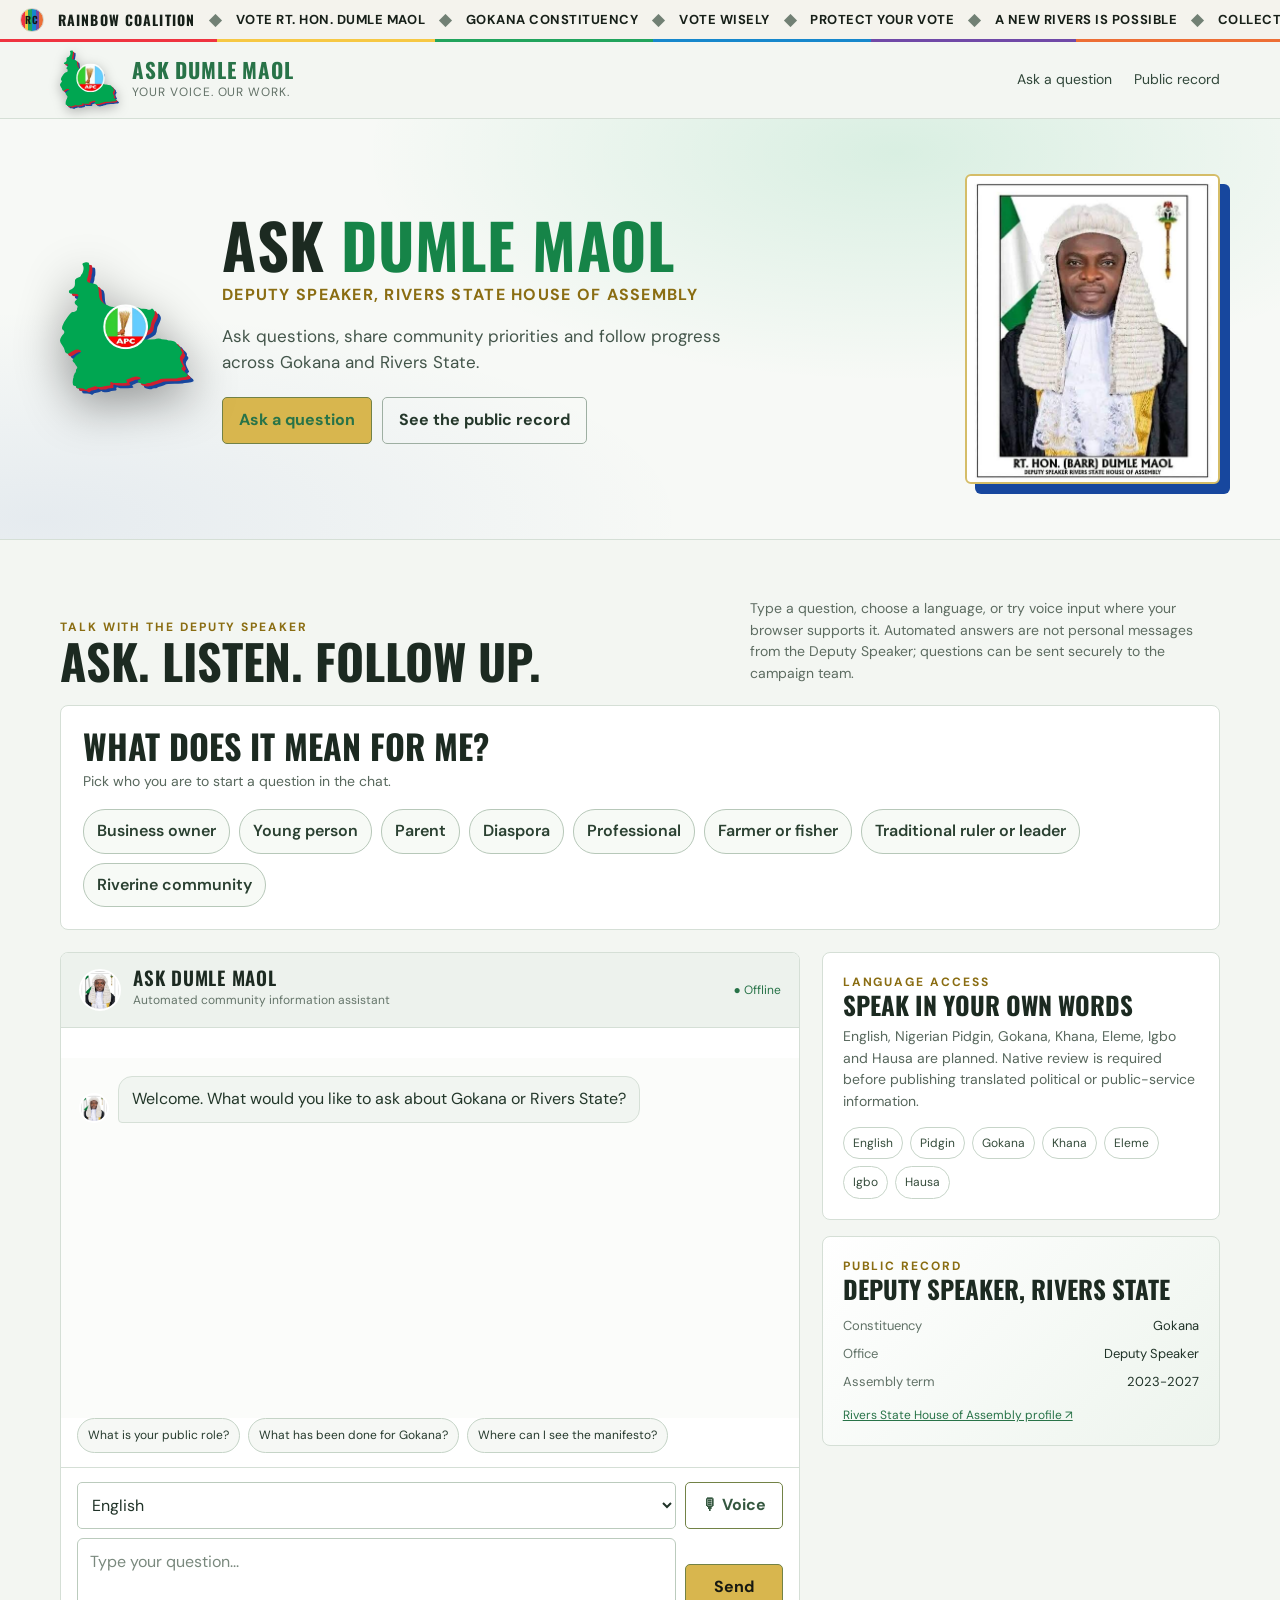
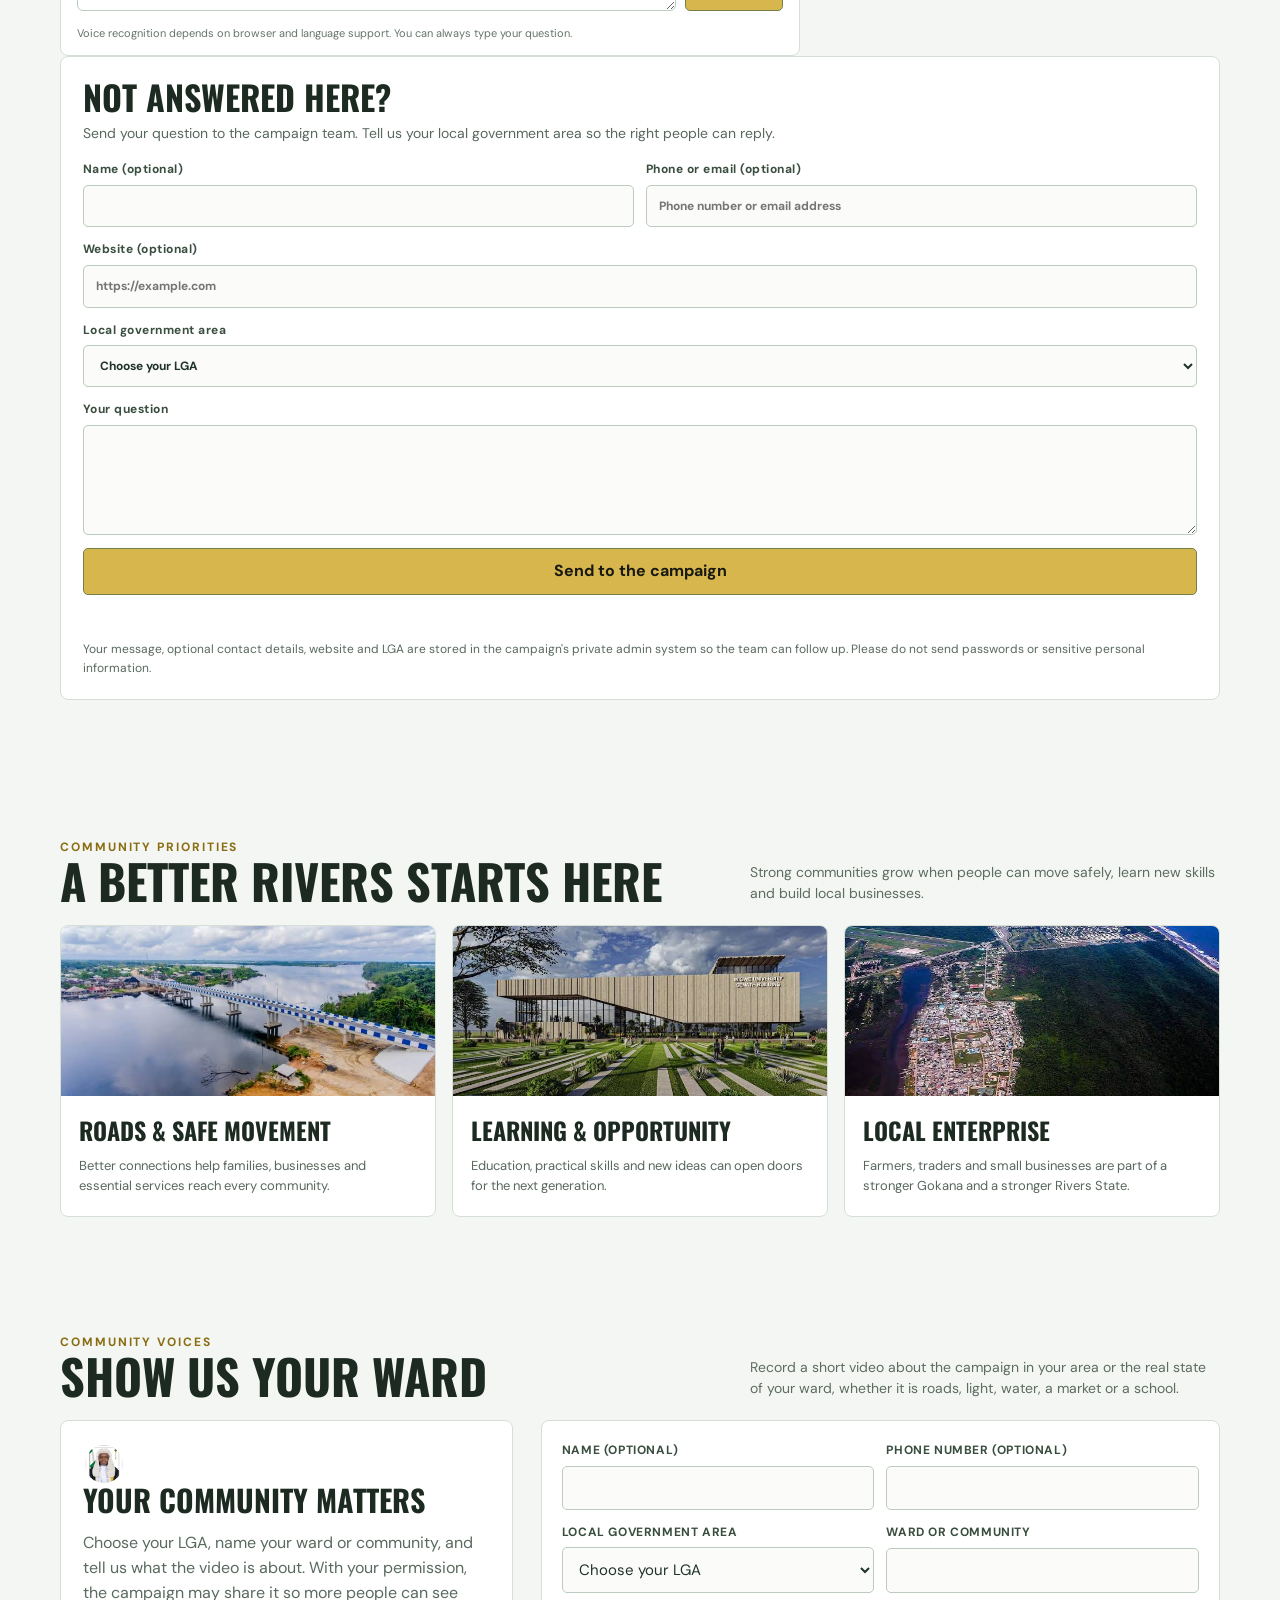
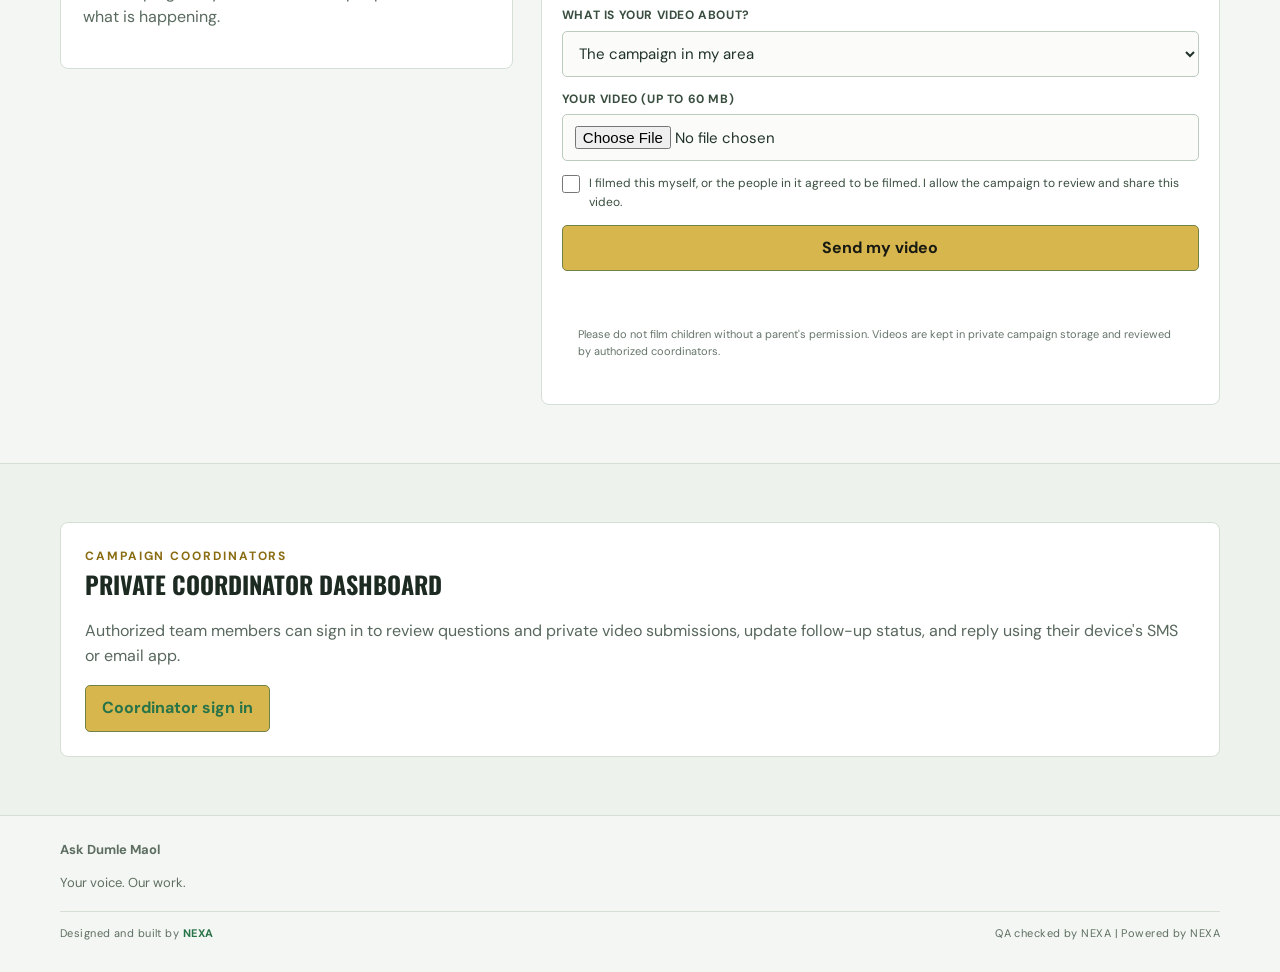
==== public/index.html @ b184b64f "Add files via upload" ====
<!doctype html>
<html lang="en" data-theme="light">
<head>
  <meta charset="utf-8">
  <meta name="viewport" content="width=device-width, initial-scale=1">
  <meta name="theme-color" content="#ffffff">
  <meta name="description" content="Ask Dumle Maol, a multilingual constituent conversation and public-record experience for Gokana and Rivers State.">
  <title>Ask Dumle Maol | Your voice. Our work.</title>
  <link rel="icon" href="/assets/favicon.svg" type="image/svg+xml">
  <link rel="preconnect" href="https://fonts.googleapis.com">
  <link rel="preconnect" href="https://fonts.gstatic.com" crossorigin>
  <link href="https://fonts.googleapis.com/css2?family=DM+Sans:wght@400;500;600;700&family=Oswald:wght@500;600;700&display=swap" rel="stylesheet">
  <style>
    :root{--bg:#101714;--panel:#17211c;--panel2:#1d2b23;--line:#34483a;--text:#f4f4ed;--muted:#b3beb4;--green:#00a651;--red:#cf202f;--blue:#17479e;--gold:#e4b54a;--rainbow:linear-gradient(90deg,#ef3340 0 17%,#f6c844 17% 34%,#21a45d 34% 51%,#1687cc 51% 68%,#7049a7 68% 84%,#ed6e35 84%);--display:"Oswald","Arial Narrow",Impact,sans-serif;--body:"DM Sans","Segoe UI",Arial,sans-serif}
    *{box-sizing:border-box}
    html{scroll-behavior:smooth}
    body{margin:0;background:var(--bg);color:var(--text);font:16px/1.55 var(--body)}
    img,svg{max-width:100%}
    a{color:#d9bd6a}
    .sr{position:absolute;width:1px;height:1px;padding:0;margin:-1px;overflow:hidden;clip:rect(0,0,0,0);white-space:nowrap;border:0}
    button,input,select,textarea{font:inherit}
    button{color:inherit}
    :focus-visible{outline:3px solid #f6cc58;outline-offset:3px}
    .wrap{width:min(1160px,calc(100% - 36px));margin-inline:auto}
    .ribbon{overflow:hidden;background:#f4f3ed;color:#172019;border-bottom:3px solid transparent;border-image:var(--rainbow) 1}
    .ribbon-in{display:flex;align-items:stretch;width:max-content;animation:marquee 42s linear infinite;font:700 13px/1 var(--body);letter-spacing:.04em;text-transform:uppercase;will-change:transform}
    .ribbon-set{display:flex;align-items:center;justify-content:space-around;gap:14px;min-width:100vw;min-height:39px;padding-inline:20px;flex:none}
    .rainbow-mark{display:grid;place-items:center;width:24px;height:24px;border:1px solid #d5d3c8;border-radius:50%;background:var(--rainbow);color:#151515;font:700 10px/1 var(--display)}
    .ticker-apc{display:block;width:34px;height:34px;flex:none;object-fit:contain;border-radius:50%;background:#fff}
    .ribbon strong{font:700 14px/1 var(--display);letter-spacing:.08em}
    .ribbon .dot{color:#718074;font-size:16px}
    @keyframes marquee{to{transform:translateX(-50%)}}
    @media(prefers-reduced-motion:reduce){html{scroll-behavior:auto}.ribbon-in{animation:none}}
    .nav{border-bottom:1px solid #28372d}
    .nav-in{min-height:76px;display:flex;align-items:center;justify-content:space-between;gap:20px}
    .brand{display:flex;align-items:center;gap:12px;color:var(--text);text-decoration:none}
    .brand-map{display:block;width:60px;height:60px;flex:none;filter:drop-shadow(0 3px 6px rgba(0,0,0,.28))}
    .brand b{display:block;font:700 21px/1 var(--display);letter-spacing:.04em;text-transform:uppercase}
    .brand small{display:block;margin-top:3px;color:var(--muted);font-size:12px;letter-spacing:.08em;text-transform:uppercase}
    nav{display:flex;gap:22px;align-items:center}
    nav a{color:#e7e8df;text-decoration:none;font-size:14px}
    nav a:hover{color:#f5d477}
    .nav .cta{padding:10px 16px;border:1px solid #738345;border-radius:5px;color:#ffe9a7}
    .hero{position:relative;overflow:hidden;border-bottom:1px solid var(--line);background:radial-gradient(ellipse at 70% 8%,rgba(0,166,81,.24),transparent 42%),radial-gradient(ellipse at 3% 95%,rgba(23,71,158,.18),transparent 37%),#111914}
    .hero-in{min-height:420px;display:grid;grid-template-columns:140px minmax(0,1fr) 225px;gap:22px;align-items:center;padding-block:42px}
    .state-map{width:136px;filter:drop-shadow(0 13px 24px rgba(0,0,0,.4))}
    .hero-copy{align-self:center}
    .eyebrow,.kicker{color:#e7c860;font-size:12px;font-weight:700;letter-spacing:.16em;text-transform:uppercase}
    h1,h2,h3{font-family:var(--display);text-transform:uppercase;margin:0;text-wrap:balance}
    h1{max-width:600px;font-size:clamp(36px,5.2vw,62px);line-height:.98;letter-spacing:.01em;white-space:nowrap}
    h1 span{color:#f0c84f}
    .eyebrow{display:block;margin-top:8px;font-size:clamp(12px,1.4vw,16px);letter-spacing:.08em}
    .hero-copy p{max-width:540px;color:#d0d7cf;font-size:17px;margin:15px 0 0}
    .hero-actions{display:flex;flex-wrap:wrap;gap:10px;margin-top:22px}
    .button{display:inline-flex;justify-content:center;align-items:center;gap:8px;min-height:44px;padding:10px 16px;border:1px solid #728246;border-radius:5px;background:#d8b64e;color:#171912;text-decoration:none;font-weight:700;cursor:pointer}
    .button.secondary{border-color:#58695c;background:transparent;color:var(--text)}
    .portrait{position:relative;margin:0;justify-self:end;width:clamp(180px,20vw,225px)}
    .portrait img{display:block;width:100%;height:270px;object-fit:cover;object-position:center 20%;border:2px solid #d5bd68;border-radius:6px;box-shadow:10px 10px 0 var(--blue)}
    .portrait figcaption{margin-top:12px;color:#c0c6bd;font-size:12px;text-align:right}
    .section{padding-block:58px}
    .section-head{display:flex;justify-content:space-between;align-items:end;gap:20px;margin-bottom:20px}
    .section-head h2{font-size:clamp(34px,4vw,48px);line-height:1}
    .section-head p{max-width:470px;margin:0;color:var(--muted);font-size:14px}
    .conversation{display:grid;grid-template-columns:minmax(0,1.3fr) minmax(280px,.7fr);gap:22px;align-items:start}
    .chat,.card{border:1px solid var(--line);border-radius:8px;background:var(--panel);overflow:hidden}
    .chat-head{display:flex;align-items:center;gap:12px;padding:15px 18px;border-bottom:1px solid var(--line);background:var(--panel2)}
    .avatar{display:block;width:42px;height:42px;flex:none;overflow:hidden;border:2px solid #fff;border-radius:50%;background:#fff}
    .avatar img{display:block;width:100%;height:100%;object-fit:cover;object-position:center 14%;background:#fff}
    .chat-head b{display:block;font:600 19px/1 var(--display);letter-spacing:.04em;text-transform:uppercase}
    .chat-head small{color:var(--muted);font-size:12px}
    .online{margin-left:auto;color:#a6e2b3;font-size:12px}
    .feed{height:360px;overflow:auto;display:flex;flex-direction:column;gap:14px;padding:18px}
    .message{display:flex;gap:9px;max-width:88%;align-items:flex-end}
    .message.user{align-self:flex-end}
    .message.bot{align-self:flex-start}
    .message .avatar{width:30px;height:30px;font-size:12px}
    .bubble{padding:10px 13px;border:1px solid var(--line);border-radius:14px;background:#202d24;overflow-wrap:anywhere}
    .user .bubble{border-color:#b99d41;background:#d4b64d;color:#181a14;border-bottom-right-radius:4px}
    .bot .bubble{border-bottom-left-radius:4px}
    .typing{display:inline-flex;gap:4px;padding:3px}
    .typing i{width:7px;height:7px;border-radius:50%;background:#cbd2c8;animation:pulse 1s infinite ease-in-out}
    .typing i:nth-child(2){animation-delay:.15s}.typing i:nth-child(3){animation-delay:.3s}
    @keyframes pulse{40%{opacity:.35;transform:translateY(-3px)}}
    .quick{display:flex;flex-wrap:wrap;gap:8px;padding:0 16px 14px}
    .quick button{padding:7px 10px;border:1px solid #4a604c;border-radius:20px;background:#1a271f;color:#e8e8dc;font-size:12px;cursor:pointer}
    .quick button:hover{border-color:#d8bc5c}
    .compose{display:grid;grid-template-columns:1fr auto;gap:9px;padding:14px 16px;border-top:1px solid var(--line)}
    .compose textarea{width:100%;min-height:48px;max-height:120px;resize:vertical;padding:11px 12px;border:1px solid #485b4d;border-radius:6px;background:#0f1712;color:var(--text)}
    .compose-tools{grid-column:1/-1;display:flex;align-items:center;gap:10px}
    .compose select,.select{padding:8px 10px;border:1px solid #485b4d;border-radius:5px;background:#101914;color:var(--text)}
    .compose .button{align-self:end}
    .voice{background:transparent;color:#e8e2c9}
    .chat-foot{padding:0 16px 13px;color:#9eaa9f;font-size:11px}
    .side-stack{display:grid;gap:16px}
    .card{padding:20px}
    .card h3{font-size:25px;line-height:1.04}
    .card p{margin:8px 0 0;color:#c3ccc4;font-size:14px}
    .languages{display:flex;flex-wrap:wrap;gap:7px;margin-top:14px}
    .languages span{padding:6px 9px;border:1px solid #455b49;border-radius:20px;color:#e2e8de;font-size:12px}
    .record{background:linear-gradient(135deg,#17211c,#202a23)}
    .record dl{display:grid;grid-template-columns:1fr auto;gap:8px;margin:14px 0 0;font-size:13px}
    .record dt{color:#aebbb0}.record dd{margin:0;text-align:right;color:#f2eee0}
    .record-links{display:flex;flex-wrap:wrap;gap:12px;margin-top:14px;font-size:12px}
    .record-links a{color:#ead47e}
    .visual-grid{display:grid;grid-template-columns:repeat(3,1fr);gap:16px}
    .visual-card{overflow:hidden;border:1px solid var(--line);border-radius:8px;background:var(--panel)}
    .visual-card .art{height:170px;background:linear-gradient(135deg,#10251a,#173627)}
    .visual-card svg{display:block;width:100%;height:100%}
    .visual-card .copy{padding:16px 18px 20px}
    .visual-card h3{font-size:24px}.visual-card p{margin:7px 0 0;color:#c1cbc2;font-size:13px}
    .video-layout{display:grid;grid-template-columns:minmax(0,.8fr) minmax(0,1.2fr);gap:28px;align-items:start}
    .video-intro{padding:22px;border:1px solid var(--line);border-radius:8px;background:radial-gradient(ellipse at 100% 0,rgba(0,166,81,.2),transparent 60%),var(--panel)}
    .video-intro h3{font-size:30px;line-height:1}.video-intro p{color:#c1cbc2}
    .video-form{display:grid;gap:13px;padding:20px;border:1px solid var(--line);border-radius:8px;background:var(--panel)}
    .video-form label{display:grid;gap:6px;color:#d7dfd7;font-size:12px;font-weight:700;letter-spacing:.05em;text-transform:uppercase}
    .video-form input,.video-form select{width:100%;min-width:0;padding:11px 12px;border:1px solid #485b4d;border-radius:5px;background:#101914;color:var(--text);font:400 15px var(--body)}
    .video-row{display:grid;grid-template-columns:1fr 1fr;gap:12px}
    .video-consent{display:flex!important;grid-template-columns:auto 1fr;align-items:start;gap:9px!important;font-size:12px!important;font-weight:400!important;letter-spacing:0!important;text-transform:none!important}
    .video-consent input{width:18px;min-width:18px;height:18px;margin:1px 0 0;accent-color:var(--green)}
    .video-status{min-height:18px;margin:0;color:#b8e4c4;font-size:13px}
    .team{border-top:1px solid var(--line);background:#121a15}
    .team details{border:1px solid var(--line);border-radius:8px;background:var(--panel);overflow:hidden}
    .team summary{padding:18px 20px;cursor:pointer;font:600 24px/1 var(--display);text-transform:uppercase}
    .team-inner{padding:0 20px 20px}
    .demo-badge{display:inline-block;padding:4px 8px;border:1px solid #a68e43;border-radius:20px;color:#ead37f;font-size:11px;font-weight:700;text-transform:uppercase;letter-spacing:.08em}
    .inbox{width:100%;border-collapse:collapse;margin-top:14px;font-size:13px}
    .inbox th,.inbox td{padding:10px;border-bottom:1px solid var(--line);text-align:left;vertical-align:top}
    .inbox th{color:#b4c0b5;font-size:11px;text-transform:uppercase}
    .inbox button{margin:2px;padding:6px 9px;border:1px solid #63724d;border-radius:4px;background:transparent;color:#e8d486;cursor:pointer;font-size:12px}
    .dashboard{display:grid;gap:16px}
    .dash-head{display:flex;align-items:center;justify-content:space-between;gap:12px}
    .dash-tabs{display:flex;flex-wrap:wrap;gap:8px}
    .dash-tabs button,.map-controls button{padding:8px 11px;border:1px solid #566b58;border-radius:5px;background:#111b15;color:#e8e8dc;cursor:pointer}
    .dash-tabs button[aria-selected=true]{border-color:#e1c455;background:#2c2b1d;color:#f6dfa0}
    .dash-panel[hidden]{display:none}
    .metrics{display:grid;grid-template-columns:repeat(4,1fr);gap:10px}
    .metric{padding:14px;border:1px solid var(--line);border-radius:7px;background:#121b16}
    .metric span{display:block;color:#aab8ad;font-size:11px;text-transform:uppercase;letter-spacing:.05em}
    .metric strong{display:block;margin-top:5px;color:#f1d56d;font:600 24px/1.1 var(--display)}
    .dash-columns{display:grid;grid-template-columns:1fr 1fr;gap:16px;margin-top:16px}
    .dash-card{padding:15px;border:1px solid var(--line);border-radius:7px;background:#141e18;min-width:0}
    .dash-card h3{font-size:20px}
    .map-layout{display:grid;grid-template-columns:minmax(0,1.3fr) minmax(190px,.7fr);gap:15px;margin-top:12px}
    .map-shell{height:310px;overflow:hidden;border:1px solid var(--line);border-radius:7px;background:radial-gradient(ellipse at center,#1c3025,#111b15)}
    .activity-map{display:block;width:100%;height:100%}
    .map-layer{transform-origin:center;transition:transform .25s ease}
    .map-pin{cursor:pointer}
    .map-pin circle{stroke:#fff;stroke-width:2}
    .map-pin text{fill:#fff;font:700 10px var(--body);paint-order:stroke;stroke:#122016;stroke-width:3px}
    .map-pin:focus circle,.map-pin:hover circle{stroke:#f3db73;stroke-width:4}
    .map-controls{display:flex;flex-wrap:wrap;gap:7px;align-items:center}
    .map-controls select{max-width:200px;padding:8px;border:1px solid #566b58;border-radius:5px;background:#111b15;color:var(--text)}
    .map-note,.map-detail{color:#aebbb0;font-size:12px}
    .map-detail{min-height:45px;padding:10px;border:1px solid var(--line);border-radius:5px;background:#111b15}
    .media-list{display:grid;grid-template-columns:repeat(3,1fr);gap:10px}
    .media-item{padding:14px;border:1px solid var(--line);border-radius:6px;background:#141e18}
    .media-item strong{display:block;color:#f1d56d;font-size:14px}
    .media-item small{color:#aebbb0}
    .footer{padding:24px 0 30px;border-top:1px solid var(--line);color:#aab5ac;font-size:13px}
    .nexa-sign{display:flex;justify-content:space-between;gap:12px;margin-top:18px;padding-top:13px;border-top:1px solid var(--line);font-size:11px;letter-spacing:.04em}
    .nexa-sign b{color:#f0d26a}
    @media(max-width:850px){.hero-in{grid-template-columns:106px minmax(0,1fr) 180px;gap:16px}.state-map{width:104px}.portrait img{height:235px}.conversation{grid-template-columns:1fr}.side-stack{grid-template-columns:1fr 1fr}.visual-grid{grid-template-columns:1fr 1fr}.video-layout{grid-template-columns:1fr}.metrics{grid-template-columns:repeat(2,1fr)}}
    @media(max-width:620px){.wrap{width:min(100% - 26px,1160px)}.nav-in{min-height:66px}.brand b{font-size:18px}.brand-map{width:47px;height:47px}nav{gap:12px}nav a:not(.cta){display:none}.nav .cta{font-size:12px;padding:8px 10px}.hero-in{grid-template-columns:49px minmax(0,1fr) 88px;gap:8px;min-height:300px;padding-block:25px}.state-map{width:49px}.portrait{width:100%}.portrait img{height:136px;box-shadow:5px 5px 0 var(--blue)}.hero .eyebrow{font-size:9px;letter-spacing:.06em}h1{font-size:clamp(22px,6.5vw,36px)}.hero-copy p{font-size:13px;margin-top:10px}.hero-actions{gap:7px;margin-top:12px}.button{min-height:38px;padding:8px 10px;font-size:12px}.section{padding-block:40px}.section-head{display:block}.section-head p{margin-top:10px}.feed{height:330px;padding:12px}.message{max-width:96%}.side-stack{grid-template-columns:1fr}.visual-grid{grid-template-columns:1fr}.visual-card .art{height:150px}.video-row{grid-template-columns:1fr}.inbox{font-size:11px}.inbox th,.inbox td{padding:7px}.compose{padding-inline:11px}.ribbon-set{min-height:36px;font-size:11px}.dash-head{align-items:flex-start;flex-direction:column}.dash-columns,.map-layout{grid-template-columns:1fr}.map-shell{height:260px}.media-list{grid-template-columns:1fr}.nexa-sign{flex-direction:column}}
    @media(max-width:360px){.hero-in{grid-template-columns:40px minmax(0,1fr) 70px;gap:6px}.state-map{width:40px}.portrait img{height:112px}h1{font-size:clamp(20px,6.2vw,24px)}}
    html[data-theme="light"]{color-scheme:light;--bg:#f3f6f2;--panel:#fff;--panel2:#edf2ed;--line:#d5dfd6;--text:#1c2a21;--muted:#627167}
    html[data-theme="light"] body{background:var(--bg);color:var(--text)}
    html[data-theme="light"] a{color:#287348}
    html[data-theme="light"] .nav{border-color:var(--line)}
    html[data-theme="light"] nav a{color:#31473a}
    html[data-theme="light"] nav a:hover{color:#17643a}
    html[data-theme="light"] .nav .cta{border-color:#86a28a;color:#225c36}
    html[data-theme="light"] .hero{background:radial-gradient(ellipse at 70% 8%,rgba(0,166,81,.12),transparent 42%),radial-gradient(ellipse at 3% 95%,rgba(23,71,158,.08),transparent 37%),#f7f9f6}
    html[data-theme="light"] .eyebrow,html[data-theme="light"] .kicker{color:#8a6d12}
    html[data-theme="light"] h1 span{color:#168448}
    html[data-theme="light"] .hero-copy p{color:#43554a}
    html[data-theme="light"] .button.secondary{border-color:#9eafa2;color:#25382b}
    html[data-theme="light"] .portrait img{box-shadow:10px 10px 0 #17479e}
    html[data-theme="light"] .section-head p{color:#5d6c61}
    html[data-theme="light"] .chat,html[data-theme="light"] .card{background:var(--panel);border-color:var(--line)}
    html[data-theme="light"] .chat-head{background:var(--panel2);border-color:var(--line)}
    html[data-theme="light"] .chat-head small,html[data-theme="light"] .chat-foot{color:#65756a}
    html[data-theme="light"] .online{color:#287348}
    html[data-theme="light"] .feed{background:#fbfcfa}
    html[data-theme="light"] .bubble{background:#f1f5f1;border-color:#d6e0d7;color:#23372a}
    html[data-theme="light"] .user .bubble{background:#e8c85b;border-color:#c5a741;color:#241f0f}
    html[data-theme="light"] .typing i{background:#66776a}
    html[data-theme="light"] .quick button{background:#f6f8f5;border-color:#c5d4c7;color:#263a2d}
    html[data-theme="light"] .quick button:hover{border-color:#29824b}
    html[data-theme="light"] .compose{border-color:var(--line)}
    html[data-theme="light"] .compose textarea,html[data-theme="light"] .compose select{background:#fff;border-color:#bbcbbd;color:#203328}
    html[data-theme="light"] .compose textarea::placeholder{color:#7a897e}
    html[data-theme="light"] .voice{color:#355840}
    html[data-theme="light"] .card p,html[data-theme="light"] .visual-card p{color:#58685d}
    html[data-theme="light"] .languages span{border-color:#c7d5c9;color:#344b3a}
    html[data-theme="light"] .record{background:linear-gradient(135deg,#fff,#edf4ed)}
    html[data-theme="light"] .record dt{color:#617267}
    html[data-theme="light"] .record dd{color:#203328}
    html[data-theme="light"] .record-links a{color:#287348}
    html[data-theme="light"] .visual-card{background:#fff;border-color:var(--line)}
    html[data-theme="light"] .video-intro,html[data-theme="light"] .video-form{background:#fff;border-color:var(--line)}
    html[data-theme="light"] .video-intro p{color:#596a5e}
    html[data-theme="light"] .video-form label{color:#394e3f}
    html[data-theme="light"] .video-form input,html[data-theme="light"] .video-form select{background:#fbfcfa;border-color:#bbcbbd;color:#203328}
    html[data-theme="light"] .video-status{color:#287348}
    html[data-theme="light"] .team{background:#edf2ed;border-color:var(--line)}
    html[data-theme="light"] .team details{background:#fff;border-color:var(--line)}
    html[data-theme="light"] .demo-badge{border-color:#b59b4a;color:#735d13}
    html[data-theme="light"] .inbox th{color:#5c6e61}
    html[data-theme="light"] .inbox td{border-color:var(--line);color:#293c30}
    html[data-theme="light"] .inbox button{border-color:#9aaf9d;color:#305a3a}
    html[data-theme="light"] .dash-tabs button,html[data-theme="light"] .map-controls button,html[data-theme="light"] .map-controls select{background:#f7faf6;border-color:#b7c8b9;color:#2a4031}
    html[data-theme="light"] .dash-tabs button[aria-selected=true]{background:#e4efe5;border-color:#4d8c5c;color:#205733}
    html[data-theme="light"] .metric,html[data-theme="light"] .dash-card,html[data-theme="light"] .media-item{background:#f8faf7;border-color:var(--line)}
    html[data-theme="light"] .metric span,html[data-theme="light"] .media-item small{color:#637368}
    html[data-theme="light"] .metric strong,html[data-theme="light"] .media-item strong{color:#287348}
    html[data-theme="light"] .map-shell{background:radial-gradient(ellipse at center,#eaf2eb,#f8faf7);border-color:#cbd8cc}
    html[data-theme="light"] .map-note,html[data-theme="light"] .map-detail{color:#526458}
    html[data-theme="light"] .map-detail{background:#f7faf6;border-color:var(--line)}
    html[data-theme="light"] .footer{color:#5e6e62;border-color:var(--line)}
    html[data-theme="light"] .nexa-sign{border-color:var(--line)}
    html[data-theme="light"] .nexa-sign b{color:#287348}
    .portrait{width:clamp(210px,22vw,255px)}
    .portrait img{height:310px;object-fit:contain;background:#fff}
    h1{white-space:normal}
    .visual-card .art img{display:block;width:100%;height:100%;object-fit:cover}
    .personas,.follow-up{margin:0 0 22px;padding:22px;border:1px solid var(--line);border-radius:8px;background:#fff}
    .personas h3,.follow-up h3{font-size:clamp(25px,3vw,34px);line-height:1.04}
    .personas p,.follow-up>p{margin:8px 0 16px;color:#58685d;font-size:14px}
    .persona-list{display:flex;flex-wrap:wrap;gap:9px}
    .persona-list button{padding:9px 13px;border:1px solid #b7c8b9;border-radius:22px;background:#f7faf6;color:#2a4031;font-weight:600;cursor:pointer}
    .persona-list button:hover{border-color:#287348;background:#eaf3eb}
    .contact-grid{display:grid;grid-template-columns:1fr 1fr;gap:12px}
    .contact-form{display:grid;gap:13px}
    .contact-form label{display:grid;gap:6px;color:#394e3f;font-size:12px;font-weight:700;letter-spacing:.04em}
    .contact-form input,.contact-form select,.contact-form textarea{width:100%;min-width:0;padding:11px 12px;border:1px solid #bbcbbd;border-radius:5px;background:#fbfcfa;color:#203328}
    .contact-form textarea{min-height:110px;resize:vertical}
    .contact-form .privacy-copy{margin:0;color:#58685d;font-size:12px;font-weight:400;letter-spacing:0}
    .form-status{min-height:1.5em;margin:0;color:#287348;font-size:13px}
    .honeypot{position:absolute;left:-10000px;width:1px;height:1px;overflow:hidden}
    .service-note{min-height:1.5em;margin:0 0 12px;color:#526458;font-size:12px}
    .dashboard-cta{padding:24px;border:1px solid var(--line);border-radius:8px;background:#fff}
    .dashboard-cta p{color:#58685d}
    @media(max-width:850px){.hero-in{grid-template-columns:106px minmax(0,1fr) 205px}.portrait{width:205px}.portrait img{height:270px}}
    @media(max-width:620px){.hero-in{grid-template-columns:44px minmax(0,1fr) 100px}.portrait{width:100%}.portrait img{height:148px;box-shadow:5px 5px 0 #17479e}.hero .eyebrow{font-size:9px;letter-spacing:.04em}.contact-grid{grid-template-columns:1fr}.personas,.follow-up{padding:16px}}
    @media(max-width:360px){.hero-in{grid-template-columns:36px minmax(0,1fr) 88px;gap:6px}.portrait img{height:128px}}
  </style>
</head>
<body>
  <div class="ribbon" aria-label="Campaign banner">
    <div class="ribbon-in">
      <div class="ribbon-set">
        <span class="rainbow-mark" aria-hidden="true">RC</span><strong>Rainbow Coalition</strong><span class="dot">◆</span>
        <span>Vote Rt. Hon. Dumle Maol</span><span class="dot">◆</span><span>Gokana Constituency</span><span class="dot">◆</span>
        <span>Vote wisely</span><span class="dot">◆</span><span>Protect your vote</span><span class="dot">◆</span><span>A new Rivers is possible</span><span class="dot">◆</span>
        <span>Collect your PVC</span><span class="dot">◆</span><span>A Rivers State for all Rivers people</span><span class="dot">◆</span><span>Renew Hope</span><span class="dot">◆</span><span>A Better Rivers State</span><span class="dot">◆</span><img class="ticker-apc" src="assets/apc-logo.webp" alt="APC">
      </div>
      <div class="ribbon-set" aria-hidden="true">
        <span class="rainbow-mark">RC</span><strong>Rainbow Coalition</strong><span class="dot">◆</span>
        <span>Vote Rt. Hon. Dumle Maol</span><span class="dot">◆</span><span>Gokana Constituency</span><span class="dot">◆</span>
        <span>Vote wisely</span><span class="dot">◆</span><span>Protect your vote</span><span class="dot">◆</span><span>A new Rivers is possible</span><span class="dot">◆</span>
        <span>Collect your PVC</span><span class="dot">◆</span><span>A Rivers State for all Rivers people</span><span class="dot">◆</span><span>Renew Hope</span><span class="dot">◆</span><span>A Better Rivers State</span><span class="dot">◆</span><img class="ticker-apc" src="assets/apc-logo.webp" alt="">
      </div>
    </div>
  </div>
  <header class="nav">
    <div class="wrap nav-in">
      <a class="brand" href="#home">
        <svg class="brand-map" viewBox="0 0 315 312" role="img" aria-label="Rivers State map with APC logo">
          <use href="assets/rivers-state.svg#rv" x="14" y="12" width="299" height="298" fill="#17479e"></use>
          <use href="assets/rivers-state.svg#rv" x="7" y="6" width="299" height="298" fill="#cf202f"></use>
          <use href="assets/rivers-state.svg#rv" x="0" y="0" width="299" height="298" fill="#00a651"></use>
          <image href="assets/apc-logo.webp" x="85" y="70" width="150" height="150" preserveAspectRatio="xMidYMid meet" clip-path="circle(50% at 50% 50%)"></image>
        </svg>
        <span><b>Ask Dumle Maol</b><small>Your voice. Our work.</small></span>
      </a>
      <nav aria-label="Main navigation"><a href="#question">Ask a question</a><a href="#record">Public record</a></nav>
    </div>
  </header>
  <main id="home">
    <section class="hero">
      <div class="wrap hero-in">
        <svg class="state-map" viewBox="0 0 315 312" role="img" aria-label="Rivers State map with APC campaign colors">
          <use href="assets/rivers-state.svg#rv" x="14" y="12" width="299" height="298" fill="#17479e"></use>
          <use href="assets/rivers-state.svg#rv" x="7" y="6" width="299" height="298" fill="#cf202f"></use>
          <use href="assets/rivers-state.svg#rv" x="0" y="0" width="299" height="298" fill="#00a651"></use>
          <image href="assets/apc-logo.webp" x="100" y="98" width="104" height="104" preserveAspectRatio="xMidYMid meet" clip-path="circle(50% at 50% 50%)"></image>
        </svg>
        <div class="hero-copy">
          <h1>Ask <span>Dumle Maol</span></h1>
          <div class="eyebrow">Deputy Speaker, Rivers State House of Assembly</div>
          <p>Ask questions, share community priorities and follow progress across Gokana and Rivers State.</p>
          <div class="hero-actions"><a class="button" href="#question">Ask a question</a><a class="button secondary" href="#record">See the public record</a></div>
        </div>
        <figure class="portrait"><img src="assets/dumle-maol.jfif" alt="Rt. Hon. Dumle Maol"></figure>
      </div>
    </section>
    <section class="section wrap" id="chat">
      <div class="section-head"><div><div class="kicker">Talk with the Deputy Speaker</div><h2>Ask. Listen. Follow up.</h2></div><p>Type a question, choose a language, or try voice input where your browser supports it. Automated answers are not personal messages from the Deputy Speaker; questions can be sent securely to the campaign team.</p></div>
      <section class="personas" aria-labelledby="personas-title">
        <h3 id="personas-title">What does it mean for me?</h3>
        <p>Pick who you are to start a question in the chat.</p>
        <div class="persona-list">
          <button type="button" data-persona="business owner">Business owner</button>
          <button type="button" data-persona="young person">Young person</button>
          <button type="button" data-persona="parent">Parent</button>
          <button type="button" data-persona="diaspora member">Diaspora</button>
          <button type="button" data-persona="professional">Professional</button>
          <button type="button" data-persona="farmer or fisher">Farmer or fisher</button>
          <button type="button" data-persona="traditional ruler or community leader">Traditional ruler or leader</button>
          <button type="button" data-persona="riverine community member">Riverine community</button>
        </div>
      </section>
      <div class="conversation">
        <section class="chat" aria-label="Ask Dumle Maol chat">
          <div class="chat-head"><span class="avatar"><img src="assets/dumle-maol.jfif" alt=""></span><span><b>Ask Dumle Maol</b><small>Automated community information assistant</small></span><span class="online" id="service-status">● Connecting</span></div>
          <p class="service-note" id="chat-status" role="status" aria-live="polite"></p>
          <div class="feed" id="feed" aria-live="polite" aria-label="Conversation">
            <div class="message bot"><span class="avatar"><img src="assets/dumle-maol.jfif" alt=""></span><div class="bubble">Welcome. What would you like to ask about Gokana or Rivers State?</div></div>
          </div>
          <div class="quick" aria-label="Suggested questions">
            <button type="button" data-question="What is your current public role?">What is your public role?</button>
            <button type="button" data-question="What has been done for Gokana?">What has been done for Gokana?</button>
            <button type="button" data-question="Where can I see the manifesto?">Where can I see the manifesto?</button>
          </div>
          <form class="compose" id="ask-form">
            <label class="sr" for="language">Choose a language</label>
            <select id="language" aria-label="Choose a response language">
              <option value="English">English</option><option value="Pidgin">Nigerian Pidgin</option><option value="Gokana">Gokana</option><option value="Khana">Khana</option><option value="Eleme">Eleme</option><option value="Igbo">Igbo</option><option value="Hausa">Hausa</option>
            </select>
            <button class="button voice" id="voice" type="button" title="Use voice input">🎙 Voice</button>
            <label class="sr" for="question">Type your question</label>
            <textarea id="question" maxlength="600" placeholder="Type your question..." required></textarea>
            <button class="button" type="submit">Send</button>
          </form>
          <div class="chat-foot">Voice recognition depends on browser and language support. You can always type your question.</div>
        </section>
        <div class="side-stack">
          <article class="card">
            <div class="kicker">Language access</div><h3>Speak in your own words</h3>
            <p>English, Nigerian Pidgin, Gokana, Khana, Eleme, Igbo and Hausa are planned. Native review is required before publishing translated political or public-service information.</p>
            <div class="languages"><span>English</span><span>Pidgin</span><span>Gokana</span><span>Khana</span><span>Eleme</span><span>Igbo</span><span>Hausa</span></div>
          </article>
          <article class="card record" id="record">
            <div class="kicker">Public record</div><h3>Deputy Speaker, Rivers State</h3>
            <dl><dt>Constituency</dt><dd>Gokana</dd><dt>Office</dt><dd>Deputy Speaker</dd><dt>Assembly term</dt><dd>2023-2027</dd></dl>
            <div class="record-links"><a href="https://hoa.rv.gov.ng/deputy-speaker.html" target="_blank" rel="noopener">Rivers State House of Assembly profile ↗</a></div>
          </article>
        </div>
      </div>
      <section class="follow-up" aria-labelledby="follow-up-title">
        <h3 id="follow-up-title">Not answered here?</h3>
        <p>Send your question to the campaign team. Tell us your local government area so the right people can reply.</p>
        <form class="contact-form" id="contact-form">
          <div class="contact-grid">
            <label for="contact-name">Name (optional)<input id="contact-name" name="name" maxlength="120" autocomplete="name"></label>
            <label for="contact-contact">Phone or email (optional)<input id="contact-contact" name="contact" maxlength="120" autocomplete="on" placeholder="Phone number or email address"></label>
          </div>
          <label for="contact-website">Website (optional)<input id="contact-website" name="website" type="url" maxlength="200" autocomplete="url" placeholder="https://example.com"></label>
          <label for="contact-lga">Local government area
            <select id="contact-lga" name="lga" required>
              <option value="">Choose your LGA</option><option>Abua/Odual</option><option>Ahoada East</option><option>Ahoada West</option><option>Akuku-Toru</option><option>Andoni</option><option>Asari-Toru</option><option>Bonny</option><option>Degema</option><option>Eleme</option><option>Emohua</option><option>Etche</option><option>Gokana</option><option>Ikwerre</option><option>Khana</option><option>Obio/Akpor</option><option>Ogba/Egbema/Ndoni</option><option>Ogu/Bolo</option><option>Okrika</option><option>Omuma</option><option>Opobo/Nkoro</option><option>Oyigbo</option><option>Port Harcourt</option><option>Tai</option>
            </select>
          </label>
          <label for="contact-question">Your question<textarea id="contact-question" name="question" maxlength="600" required></textarea></label>
          <label class="honeypot" aria-hidden="true" for="homepage">Leave this field empty<input id="homepage" name="homepage" tabindex="-1" autocomplete="off"></label>
          <button class="button" type="submit">Send to the campaign</button>
          <p class="form-status" id="contact-status" role="status" aria-live="polite"></p>
          <p class="privacy-copy">Your message, optional contact details, website and LGA are stored in the campaign's private admin system so the team can follow up. Please do not send passwords or sensitive personal information.</p>
        </form>
      </section>
    </section>
    <section class="section wrap">
      <div class="section-head"><div><div class="kicker">Community priorities</div><h2>A better Rivers starts here</h2></div><p>Strong communities grow when people can move safely, learn new skills and build local businesses.</p></div>
      <div class="visual-grid" aria-label="Community priorities">
        <article class="visual-card">
          <div class="art"><img src="assets/road.jfif" alt="Road community photo"></div>
          <div class="copy"><h3>Roads &amp; safe movement</h3><p>Better connections help families, businesses and essential services reach every community.</p></div>
        </article>
        <article class="visual-card">
          <div class="art"><img src="assets/uni-1.jfif" alt="University and learning opportunity photo"></div>
          <div class="copy"><h3>Learning &amp; opportunity</h3><p>Education, practical skills and new ideas can open doors for the next generation.</p></div>
        </article>
        <article class="visual-card">
          <div class="art"><img src="assets/bonny.jfif" alt="Bonny community photo"></div>
          <div class="copy"><h3>Local enterprise</h3><p>Farmers, traders and small businesses are part of a stronger Gokana and a stronger Rivers State.</p></div>
        </article>
      </div>
    </section>
    <section class="section wrap" id="share-video">
      <div class="section-head"><div><div class="kicker">Community voices</div><h2>Show us your ward</h2></div><p>Record a short video about the campaign in your area or the real state of your ward, whether it is roads, light, water, a market or a school.</p></div>
      <div class="video-layout">
        <article class="video-intro"><div class="avatar"><img src="assets/dumle-maol.jfif" alt=""></div><h3>Your community matters</h3><p>Choose your LGA, name your ward or community, and tell us what the video is about. With your permission, the campaign may share it so more people can see what is happening.</p></article>
        <form class="video-form" id="video-form">
          <div class="video-row">
            <label for="video-name">Name (optional)<input id="video-name" name="name" maxlength="120"></label>
            <label for="video-phone">Phone number (optional)<input id="video-phone" name="phone" type="tel" autocomplete="tel" maxlength="30"></label>
          </div>
          <div class="video-row">
            <label for="video-lga">Local government area
              <select id="video-lga" name="lga" required>
                <option value="">Choose your LGA</option><option>Abua/Odual</option><option>Ahoada East</option><option>Ahoada West</option><option>Akuku-Toru</option><option>Andoni</option><option>Asari-Toru</option><option>Bonny</option><option>Degema</option><option>Eleme</option><option>Emohua</option><option>Etche</option><option>Gokana</option><option>Ikwerre</option><option>Khana</option><option>Obio/Akpor</option><option>Ogba/Egbema/Ndoni</option><option>Ogu/Bolo</option><option>Okrika</option><option>Omuma</option><option>Opobo/Nkoro</option><option>Oyigbo</option><option>Port Harcourt</option><option>Tai</option>
              </select>
            </label>
            <label for="video-ward">Ward or community<input id="video-ward" name="ward" maxlength="100" required></label>
          </div>
          <label for="video-topic">What is your video about?
            <select id="video-topic" name="topic"><option value="campaign">The campaign in my area</option><option value="area">The state of my ward or area</option><option value="other">Something else</option></select>
          </label>
          <label for="video-file">Your video (up to 60 MB)<input id="video-file" name="video" type="file" accept="video/*" required></label>
          <label class="video-consent"><input id="video-consent" type="checkbox" required><span>I filmed this myself, or the people in it agreed to be filmed. I allow the campaign to review and share this video.</span></label>
          <button class="button" type="submit">Send my video</button>
          <p class="video-status" id="video-status" aria-live="polite"></p>
          <p class="chat-foot">Please do not film children without a parent's permission. Videos are kept in private campaign storage and reviewed by authorized coordinators.</p>
        </form>
      </div>
    </section>
    <section class="section team" id="team">
      <div class="wrap dashboard-cta">
        <div class="kicker">Campaign coordinators</div>
        <h2>Private coordinator dashboard</h2>
        <p>Authorized team members can sign in to review questions and private video submissions, update follow-up status, and reply using their device's SMS or email app.</p>
        <a class="button" href="/admin/">Coordinator sign in</a>
      </div>
    </section>
  </main>
  <footer class="footer">
    <div class="wrap">
      <strong>Ask Dumle Maol</strong>
      <p>Your voice. Our work.</p>
      <div class="nexa-sign"><span>Designed and built by <b>NEXA</b></span><span>QA checked by NEXA | Powered by NEXA</span></div>
    </div>
  </footer>
  <script>
    (function(){
      var feed=document.getElementById("feed"),form=document.getElementById("ask-form"),question=document.getElementById("question"),language=document.getElementById("language");
      var chatStatus=document.getElementById("chat-status"),serviceStatus=document.getElementById("service-status");
      var contactForm=document.getElementById("contact-form"),contactStatus=document.getElementById("contact-status");
      var sessionId=sessionStorage.getItem("dumle-chat-session");
      if(!sessionId){sessionId=window.crypto&&crypto.randomUUID?crypto.randomUUID().replace(/-/g,""):Date.now().toString(36)+Math.random().toString(36).slice(2);sessionStorage.setItem("dumle-chat-session",sessionId)}
      async function formToken(){
        var response=await fetch("/api/token.php",{headers:{"X-ADG":"1"},cache:"no-store"});
        var data=await response.json().catch(function(){return{}});
        if(!response.ok||!data.ok||!data.t)throw new Error(data.error||"The campaign service is unavailable. Please try again later.");
        return data.t;
      }
      async function postApi(path,payload){
        var token=await formToken();
        var response=await fetch(path,{method:"POST",headers:{"Content-Type":"application/json","X-ADG":"1"},body:JSON.stringify(Object.assign({},payload,{token:token}))});
        var data=await response.json().catch(function(){return{}});
        if(!response.ok||!data.ok)throw new Error(data.error||"The request could not be completed. Please try again.");
        return data;
      }
      fetch("/api/health",{cache:"no-store"}).then(function(response){if(!response.ok)throw new Error("Offline");return response.json()}).then(function(data){
        if(!data.ok)throw new Error("Offline");
        serviceStatus.textContent="● Live";
        serviceStatus.setAttribute("aria-label","Campaign service is live");
      }).catch(function(){serviceStatus.textContent="● Offline";serviceStatus.setAttribute("aria-label","Campaign service is currently unavailable")});
      function avatar(){
        var image=document.createElement("img");image.src="assets/dumle-maol.jfif";image.alt="";
        var wrapper=document.createElement("span");wrapper.className="avatar";wrapper.appendChild(image);return wrapper;
      }
      function bubble(text,who){
        var row=document.createElement("div");row.className="message "+who;
        if(who==="bot")row.appendChild(avatar());
        var body=document.createElement("div");body.className="bubble";body.textContent=text;row.appendChild(body);feed.appendChild(row);feed.scrollTop=feed.scrollHeight;return body;
      }
      function answer(q,lang){
        var s=q.toLowerCase();
        var concern=/worry|concern|problem|suffer|struggle|fear|hardship|help|urgent|pain|road|water|light|school|hospital/.test(s);
        if(lang==="Pidgin"){
          var warm=concern?"I hear wetin you dey talk, thank you for sharing am. ":"Thank you for your question. Your voice matter. ";
          if(/who|role|speaker|assembly/.test(s))return warm+"Public records list Rt. Hon. Dumle Maol as Deputy Speaker of Rivers State House of Assembly for Gokana. Check the official Assembly profile for latest information.";
          return warm+"This website assistant no be personal message from the Deputy Speaker. I no get verified project or manifesto details to confirm yet. Use the form below if you want the campaign team to follow up.";
        }
        var opening=concern?"I hear the concern in your question. Thank you for sharing it. ":"Thank you for reaching out. Your question matters. ";
        if(/who|role|speaker|assembly/.test(s))return opening+"Public records list Rt. Hon. Dumle Maol as Deputy Speaker of the Rivers State House of Assembly for Gokana. See the official Assembly profile for the public record.";
        if(/done|achievement|project|gokana|manifesto|agenda|record|bill|vote|legislat/.test(s))return opening+"This site does not yet have a verified manifesto or itemized project record to confirm. Please use the form below to ask the campaign team for a follow-up.";
        return opening+"This is an automated site assistant, not a personal message from the Deputy Speaker. For a question that needs a direct follow-up, use the campaign form below.";
      }
      function typeReply(target,text,done){
        var position=0;
        function step(){
          position=Math.min(position+1,text.length);target.textContent=text.slice(0,position);feed.scrollTop=feed.scrollHeight;
          if(position<text.length){var pause=/[,.!?]/.test(text.charAt(position-1))?180:38;window.setTimeout(step,pause)}
          else done();
        }
        step();
      }
      var isTyping=false;
      function ask(text){
        text=text.trim();if(!text||isTyping)return;
        isTyping=true;
        bubble(text,"user");question.value="";
        chatStatus.textContent="";
        var typing=bubble("","bot");typing.innerHTML='<span class="typing" aria-label="Typing"><i></i><i></i><i></i></span>';
        window.setTimeout(function(){
          var lang=language.value,reply=answer(text,lang);
          if(!["English","Pidgin"].includes(lang))reply="Language check: "+lang+" needs a fluent-speaker review before an accurate answer can be provided. "+reply;
          typeReply(typing,reply,function(){
            isTyping=false;
            postApi("/api/chat.php",{session:sessionId,question:text,answer:reply,sources:"Automated site response",channel:"text"}).catch(function(){
              chatStatus.textContent="Your answer appeared, but this conversation could not be saved. Use the campaign question form to request a follow-up.";
            });
          });
        },700);
      }
      form.addEventListener("submit",function(e){e.preventDefault();ask(question.value)});
      document.querySelectorAll("[data-question]").forEach(function(button){button.addEventListener("click",function(){ask(button.getAttribute("data-question"))})});
      document.querySelectorAll("[data-persona]").forEach(function(button){
        button.addEventListener("click",function(){
          question.value="What does the Deputy Speaker's public role mean for me as a "+button.getAttribute("data-persona")+"?";
          question.focus();
          question.scrollIntoView({behavior:"smooth",block:"center"});
        });
      });
      document.querySelectorAll('a[href="#question"]').forEach(function(link){
        link.addEventListener("click",function(){
          window.setTimeout(function(){question.focus({preventScroll:true})},500);
        });
      });
      contactForm.addEventListener("submit",async function(event){
        event.preventDefault();
        var submit=contactForm.querySelector('button[type="submit"]');
        submit.disabled=true;contactStatus.textContent="Sending securely...";
        try{
          await postApi("/api/question.php",{
            name:document.getElementById("contact-name").value,
            contact:document.getElementById("contact-contact").value,
            website:document.getElementById("contact-website").value,
            homepage:document.getElementById("homepage").value,
            lga:document.getElementById("contact-lga").value,
            question:document.getElementById("contact-question").value
          });
          contactForm.reset();contactStatus.textContent="Your question has been sent to the campaign team.";
        }catch(error){contactStatus.textContent=error.message}
        finally{submit.disabled=false}
      });
      var videoForm=document.getElementById("video-form"),videoFile=document.getElementById("video-file"),videoStatus=document.getElementById("video-status"),maxVideoSize=60*1024*1024;
      videoFile.addEventListener("change",function(){
        var file=videoFile.files[0];
        if(file&&!file.type.startsWith("video/")){videoFile.value="";videoStatus.textContent="Please choose a video file."}
        else if(file&&file.size>maxVideoSize){videoFile.value="";videoStatus.textContent="That file is over 60 MB. Please choose a smaller video."}
        else videoStatus.textContent="";
      });
      videoForm.addEventListener("submit",async function(e){
        e.preventDefault();
        var submit=videoForm.querySelector('button[type="submit"]'),file=videoFile.files[0];
        if(!file){videoStatus.textContent="Choose a video to upload.";return}
        submit.disabled=true;videoStatus.textContent="Preparing secure upload...";
        try{
          var prepared=await postApi("/api/video.php?action=presign",{
            name:document.getElementById("video-name").value,
            contact:document.getElementById("video-phone").value,
            lga:document.getElementById("video-lga").value,
            ward:document.getElementById("video-ward").value,
            topic:document.getElementById("video-topic").value,
            fileName:file.name,sizeBytes:file.size,mimeType:file.type,
            consent:document.getElementById("video-consent").checked
          });
          if(prepared.discard){videoForm.reset();videoStatus.textContent="Thank you. Your submission has been received.";return}
          videoStatus.textContent="Uploading securely...";
          var uploaded=await fetch(prepared.upload_url,{method:"PUT",headers:{"Content-Type":file.type},body:file});
          if(!uploaded.ok)throw new Error("The video upload did not finish. Please try again.");
          await postApi("/api/video.php?action=finalize",{upload_id:prepared.upload_id});
          videoForm.reset();videoStatus.textContent="Your video has been sent for campaign review.";
        }catch(error){videoStatus.textContent=error.message}
        finally{submit.disabled=false}
      });
      document.getElementById("voice").addEventListener("click",function(){
        var SpeechRecognition=window.SpeechRecognition||window.webkitSpeechRecognition;
        if(!SpeechRecognition){window.alert("Voice input is not supported in this browser. You can type your question instead.");return}
        var lang=language.value,codes={English:"en-NG",Pidgin:"en-NG",Igbo:"ig-NG",Hausa:"ha-NG"};
        if(!codes[lang]){window.alert("Voice recognition for "+lang+" is not configured in this browser. Please type your question.");return}
        var recognition=new SpeechRecognition();recognition.lang=codes[lang];recognition.interimResults=false;
        recognition.onresult=function(event){question.value=event.results[0][0].transcript;question.focus()};
        recognition.onerror=function(){window.alert("Voice input stopped. Please try again or type your question.")};
        try{recognition.start()}catch(error){window.alert("Could not start voice input. Please type your question instead.")}
      });
    })();
  </script>
</body>
</html>
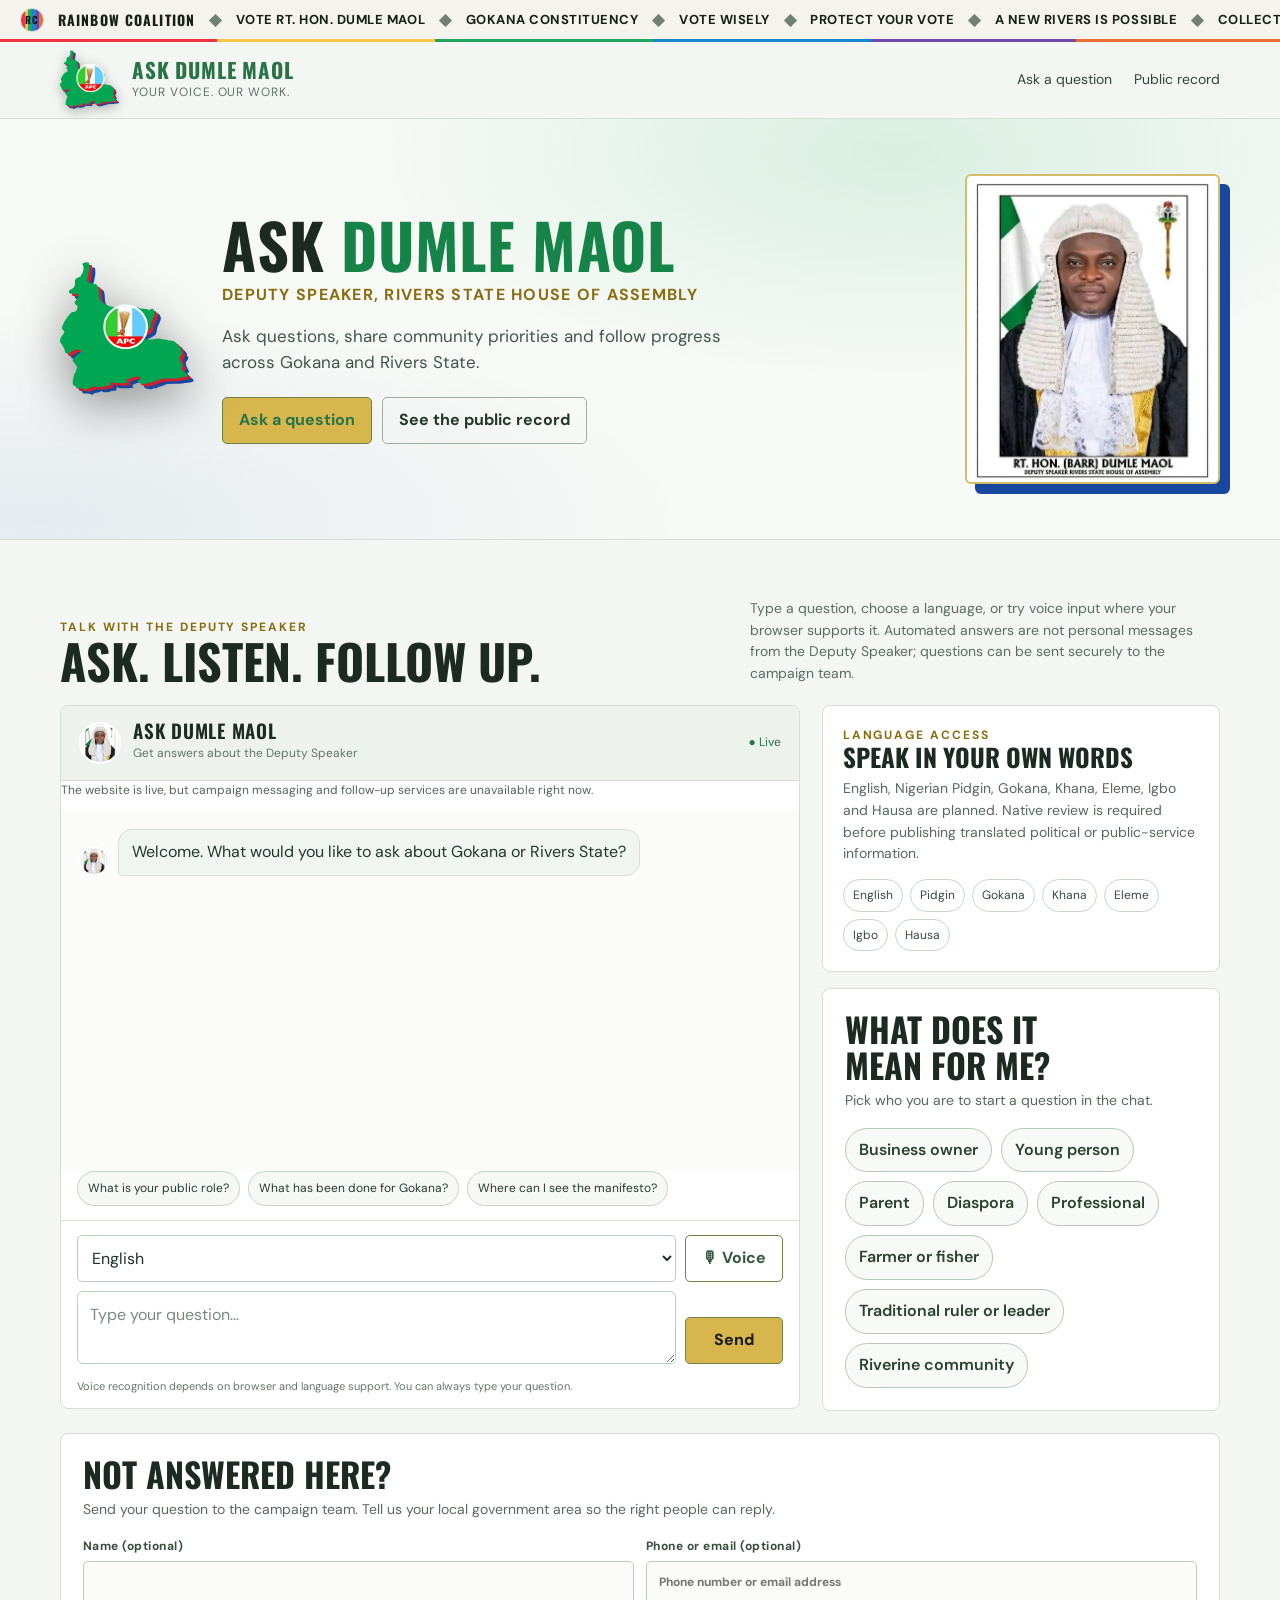
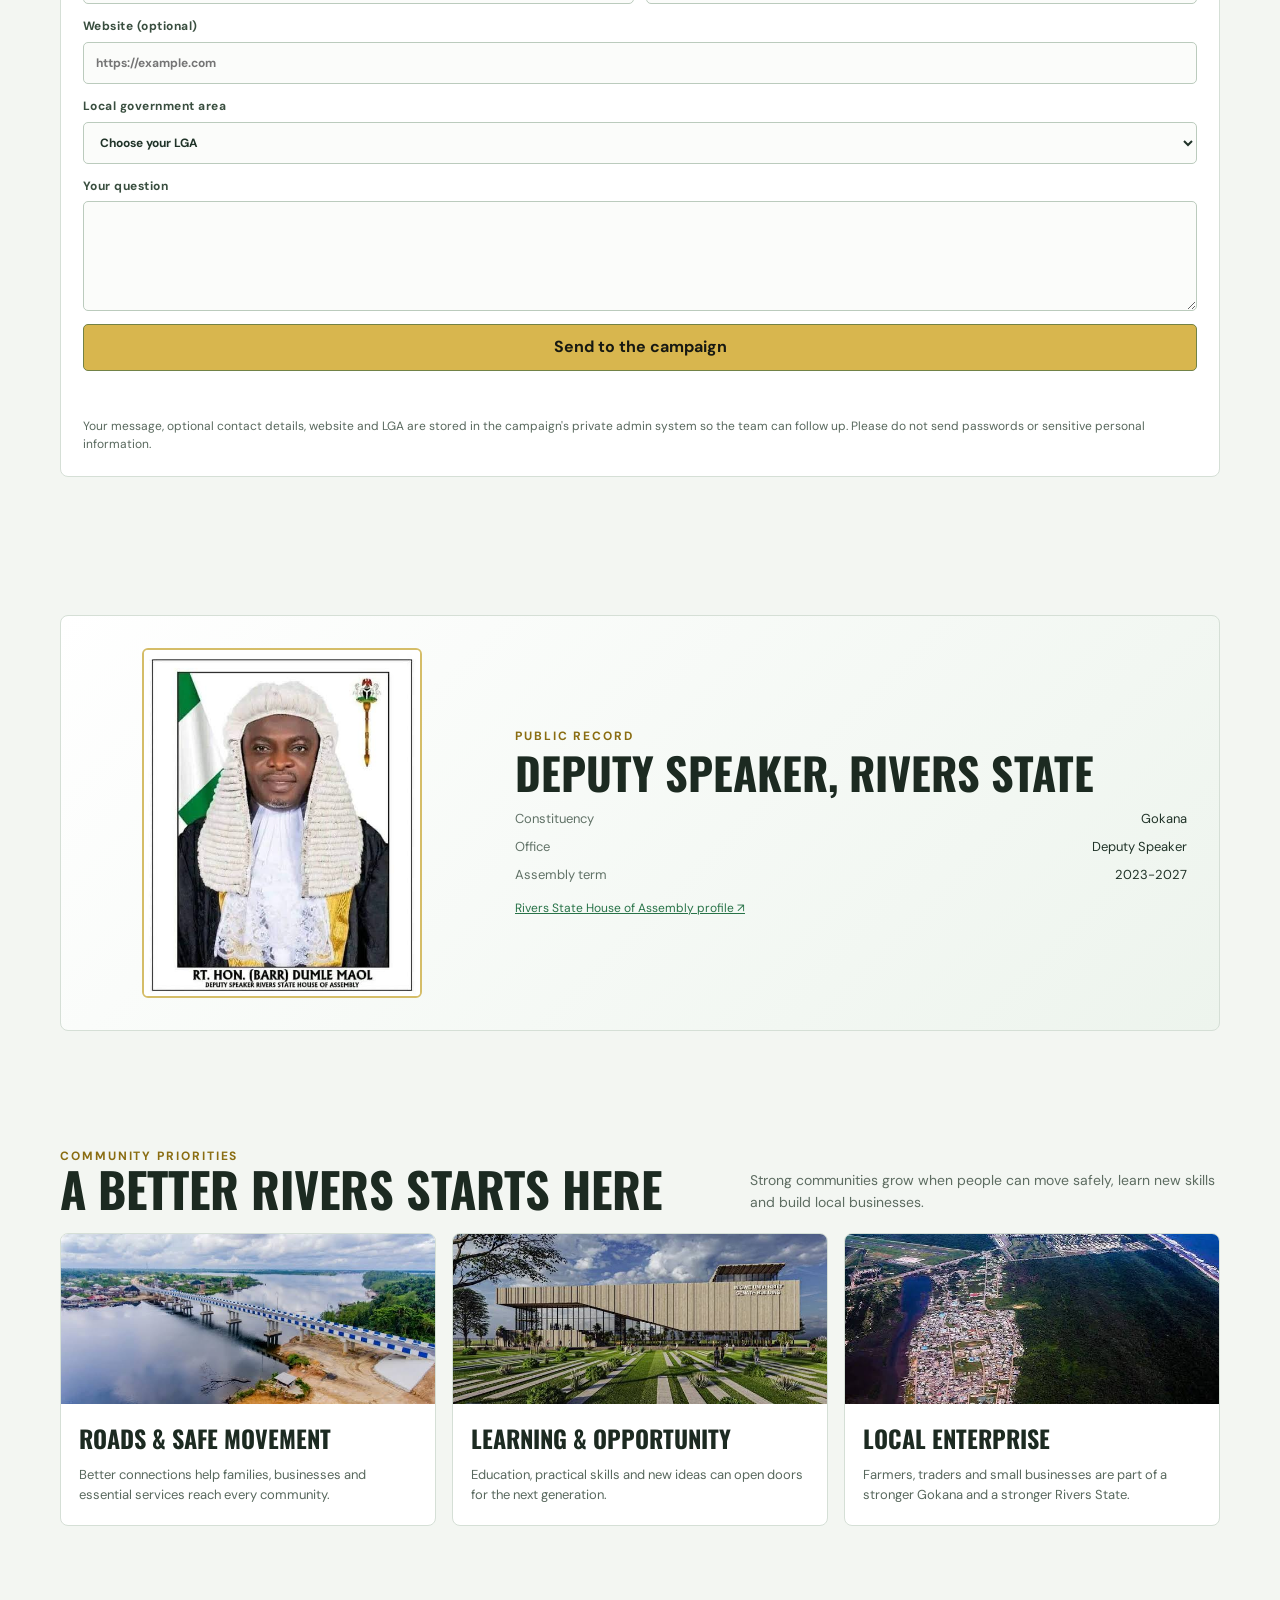
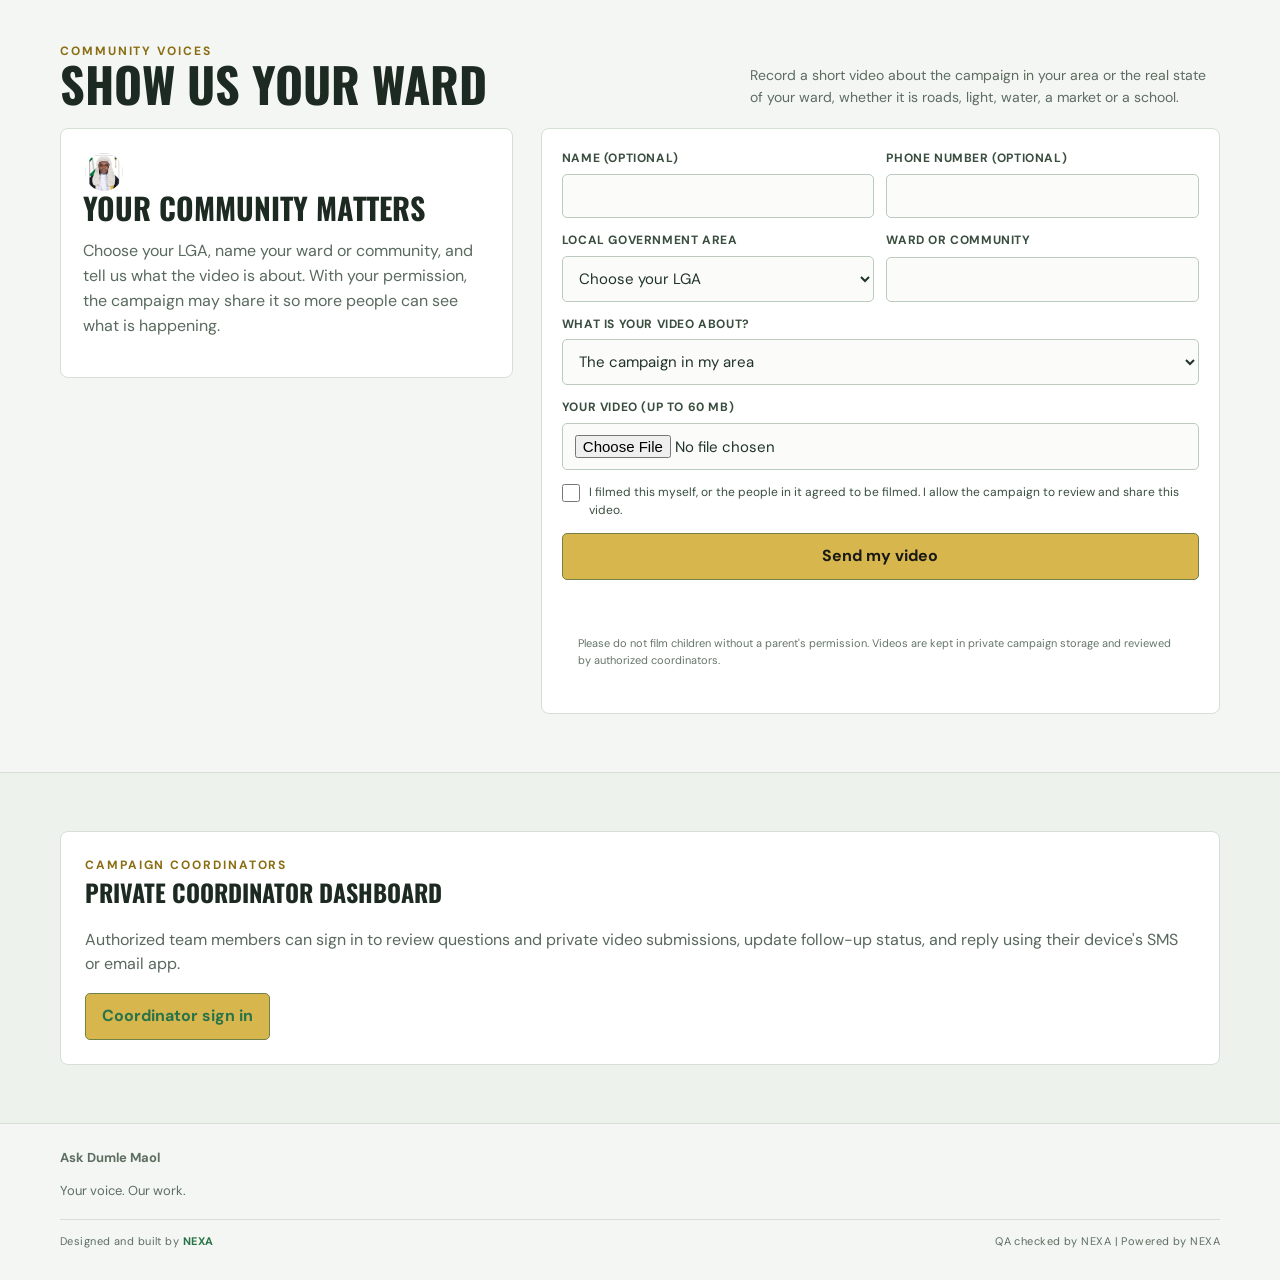
==== commit 57745a01: "Reorganize campaign page and chat UX Co-authored-by: Copilot <223556219+Copilot@users.noreply.github" ====
--- a/public/index.html
+++ b/public/index.html
@@ -102,6 +102,10 @@
     .record dt{color:#aebbb0}.record dd{margin:0;text-align:right;color:#f2eee0}
     .record-links{display:flex;flex-wrap:wrap;gap:12px;margin-top:14px;font-size:12px}
     .record-links a{color:#ead47e}
+    .record-feature{display:grid;grid-template-columns:minmax(180px,.72fr) minmax(0,1.28fr);gap:clamp(20px,4vw,44px);align-items:center;padding:clamp(18px,4vw,32px)}
+    .record-photo{width:100%;max-width:280px;margin:0 auto}
+    .record-photo img{display:block;width:100%;aspect-ratio:4/5;object-fit:cover;object-position:center 20%;border:2px solid #d5bd68;border-radius:6px}
+    .record-copy h2{margin-top:5px;font-size:clamp(30px,4vw,44px);line-height:1}
     .visual-grid{display:grid;grid-template-columns:repeat(3,1fr);gap:16px}
     .visual-card{overflow:hidden;border:1px solid var(--line);border-radius:8px;background:var(--panel)}
     .visual-card .art{height:170px;background:linear-gradient(135deg,#10251a,#173627)}
@@ -159,8 +163,8 @@
     .footer{padding:24px 0 30px;border-top:1px solid var(--line);color:#aab5ac;font-size:13px}
     .nexa-sign{display:flex;justify-content:space-between;gap:12px;margin-top:18px;padding-top:13px;border-top:1px solid var(--line);font-size:11px;letter-spacing:.04em}
     .nexa-sign b{color:#f0d26a}
-    @media(max-width:850px){.hero-in{grid-template-columns:106px minmax(0,1fr) 180px;gap:16px}.state-map{width:104px}.portrait img{height:235px}.conversation{grid-template-columns:1fr}.side-stack{grid-template-columns:1fr 1fr}.visual-grid{grid-template-columns:1fr 1fr}.video-layout{grid-template-columns:1fr}.metrics{grid-template-columns:repeat(2,1fr)}}
-    @media(max-width:620px){.wrap{width:min(100% - 26px,1160px)}.nav-in{min-height:66px}.brand b{font-size:18px}.brand-map{width:47px;height:47px}nav{gap:12px}nav a:not(.cta){display:none}.nav .cta{font-size:12px;padding:8px 10px}.hero-in{grid-template-columns:49px minmax(0,1fr) 88px;gap:8px;min-height:300px;padding-block:25px}.state-map{width:49px}.portrait{width:100%}.portrait img{height:136px;box-shadow:5px 5px 0 var(--blue)}.hero .eyebrow{font-size:9px;letter-spacing:.06em}h1{font-size:clamp(22px,6.5vw,36px)}.hero-copy p{font-size:13px;margin-top:10px}.hero-actions{gap:7px;margin-top:12px}.button{min-height:38px;padding:8px 10px;font-size:12px}.section{padding-block:40px}.section-head{display:block}.section-head p{margin-top:10px}.feed{height:330px;padding:12px}.message{max-width:96%}.side-stack{grid-template-columns:1fr}.visual-grid{grid-template-columns:1fr}.visual-card .art{height:150px}.video-row{grid-template-columns:1fr}.inbox{font-size:11px}.inbox th,.inbox td{padding:7px}.compose{padding-inline:11px}.ribbon-set{min-height:36px;font-size:11px}.dash-head{align-items:flex-start;flex-direction:column}.dash-columns,.map-layout{grid-template-columns:1fr}.map-shell{height:260px}.media-list{grid-template-columns:1fr}.nexa-sign{flex-direction:column}}
+    @media(max-width:850px){.hero-in{grid-template-columns:106px minmax(0,1fr) 180px;gap:16px}.state-map{width:104px}.portrait img{height:235px}.conversation{grid-template-columns:1fr}.side-stack{grid-template-columns:1fr}.visual-grid{grid-template-columns:1fr 1fr}.video-layout{grid-template-columns:1fr}.metrics{grid-template-columns:repeat(2,1fr)}}
+    @media(max-width:620px){.wrap{width:min(100% - 26px,1160px)}.nav-in{min-height:66px}.brand b{font-size:18px}.brand-map{width:47px;height:47px}nav{gap:12px}nav a:not(.cta){display:none}.nav .cta{font-size:12px;padding:8px 10px}.hero-in{grid-template-columns:49px minmax(0,1fr) 88px;gap:8px;min-height:300px;padding-block:25px}.state-map{width:49px}.portrait{width:100%}.portrait img{height:136px;box-shadow:5px 5px 0 var(--blue)}.hero .eyebrow{font-size:9px;letter-spacing:.06em}h1{font-size:clamp(22px,6.5vw,36px)}.hero-copy p{font-size:13px;margin-top:10px}.hero-actions{gap:7px;margin-top:12px}.button{min-height:38px;padding:8px 10px;font-size:12px}.section{padding-block:40px}.section-head{display:block}.section-head p{margin-top:10px}.feed{height:330px;padding:12px}.message{max-width:96%}.side-stack{grid-template-columns:1fr}.record-feature{grid-template-columns:1fr}.record-photo{max-width:220px}.visual-grid{grid-template-columns:1fr}.visual-card .art{height:150px}.video-row{grid-template-columns:1fr}.inbox{font-size:11px}.inbox th,.inbox td{padding:7px}.compose{padding-inline:11px}.ribbon-set{min-height:36px;font-size:11px}.dash-head{align-items:flex-start;flex-direction:column}.dash-columns,.map-layout{grid-template-columns:1fr}.map-shell{height:260px}.media-list{grid-template-columns:1fr}.nexa-sign{flex-direction:column}}
     @media(max-width:360px){.hero-in{grid-template-columns:40px minmax(0,1fr) 70px;gap:6px}.state-map{width:40px}.portrait img{height:112px}h1{font-size:clamp(20px,6.2vw,24px)}}
     html[data-theme="light"]{color-scheme:light;--bg:#f3f6f2;--panel:#fff;--panel2:#edf2ed;--line:#d5dfd6;--text:#1c2a21;--muted:#627167}
     html[data-theme="light"] body{background:var(--bg);color:var(--text)}
@@ -252,13 +256,13 @@
         <span class="rainbow-mark" aria-hidden="true">RC</span><strong>Rainbow Coalition</strong><span class="dot">◆</span>
         <span>Vote Rt. Hon. Dumle Maol</span><span class="dot">◆</span><span>Gokana Constituency</span><span class="dot">◆</span>
         <span>Vote wisely</span><span class="dot">◆</span><span>Protect your vote</span><span class="dot">◆</span><span>A new Rivers is possible</span><span class="dot">◆</span>
-        <span>Collect your PVC</span><span class="dot">◆</span><span>A Rivers State for all Rivers people</span><span class="dot">◆</span><span>Renew Hope</span><span class="dot">◆</span><span>A Better Rivers State</span><span class="dot">◆</span><img class="ticker-apc" src="assets/apc-logo.webp" alt="APC">
+        <span>Collect your PVC</span><span class="dot">◆</span><span>A Rivers State for all Rivers people</span><span class="dot">◆</span><span>Renewed Hope</span><span class="dot">◆</span><span>A Better Rivers State</span><span class="dot">◆</span><img class="ticker-apc" src="assets/apc-logo.webp" alt="APC">
       </div>
       <div class="ribbon-set" aria-hidden="true">
         <span class="rainbow-mark">RC</span><strong>Rainbow Coalition</strong><span class="dot">◆</span>
         <span>Vote Rt. Hon. Dumle Maol</span><span class="dot">◆</span><span>Gokana Constituency</span><span class="dot">◆</span>
         <span>Vote wisely</span><span class="dot">◆</span><span>Protect your vote</span><span class="dot">◆</span><span>A new Rivers is possible</span><span class="dot">◆</span>
-        <span>Collect your PVC</span><span class="dot">◆</span><span>A Rivers State for all Rivers people</span><span class="dot">◆</span><span>Renew Hope</span><span class="dot">◆</span><span>A Better Rivers State</span><span class="dot">◆</span><img class="ticker-apc" src="assets/apc-logo.webp" alt="">
+        <span>Collect your PVC</span><span class="dot">◆</span><span>A Rivers State for all Rivers people</span><span class="dot">◆</span><span>Renewed Hope</span><span class="dot">◆</span><span>A Better Rivers State</span><span class="dot">◆</span><img class="ticker-apc" src="assets/apc-logo.webp" alt="">
       </div>
     </div>
   </div>
@@ -296,23 +300,9 @@
     </section>
     <section class="section wrap" id="chat">
       <div class="section-head"><div><div class="kicker">Talk with the Deputy Speaker</div><h2>Ask. Listen. Follow up.</h2></div><p>Type a question, choose a language, or try voice input where your browser supports it. Automated answers are not personal messages from the Deputy Speaker; questions can be sent securely to the campaign team.</p></div>
-      <section class="personas" aria-labelledby="personas-title">
-        <h3 id="personas-title">What does it mean for me?</h3>
-        <p>Pick who you are to start a question in the chat.</p>
-        <div class="persona-list">
-          <button type="button" data-persona="business owner">Business owner</button>
-          <button type="button" data-persona="young person">Young person</button>
-          <button type="button" data-persona="parent">Parent</button>
-          <button type="button" data-persona="diaspora member">Diaspora</button>
-          <button type="button" data-persona="professional">Professional</button>
-          <button type="button" data-persona="farmer or fisher">Farmer or fisher</button>
-          <button type="button" data-persona="traditional ruler or community leader">Traditional ruler or leader</button>
-          <button type="button" data-persona="riverine community member">Riverine community</button>
-        </div>
-      </section>
       <div class="conversation">
         <section class="chat" aria-label="Ask Dumle Maol chat">
-          <div class="chat-head"><span class="avatar"><img src="assets/dumle-maol.jfif" alt=""></span><span><b>Ask Dumle Maol</b><small>Automated community information assistant</small></span><span class="online" id="service-status">● Connecting</span></div>
+          <div class="chat-head"><span class="avatar"><img src="assets/dumle-maol.jfif" alt=""></span><span><b>Ask Dumle Maol</b><small>Get answers about the Deputy Speaker</small></span><span class="online" id="service-status" aria-label="Website is live">● Live</span></div>
           <p class="service-note" id="chat-status" role="status" aria-live="polite"></p>
           <div class="feed" id="feed" aria-live="polite" aria-label="Conversation">
             <div class="message bot"><span class="avatar"><img src="assets/dumle-maol.jfif" alt=""></span><div class="bubble">Welcome. What would you like to ask about Gokana or Rivers State?</div></div>
@@ -340,11 +330,20 @@
             <p>English, Nigerian Pidgin, Gokana, Khana, Eleme, Igbo and Hausa are planned. Native review is required before publishing translated political or public-service information.</p>
             <div class="languages"><span>English</span><span>Pidgin</span><span>Gokana</span><span>Khana</span><span>Eleme</span><span>Igbo</span><span>Hausa</span></div>
           </article>
-          <article class="card record" id="record">
-            <div class="kicker">Public record</div><h3>Deputy Speaker, Rivers State</h3>
-            <dl><dt>Constituency</dt><dd>Gokana</dd><dt>Office</dt><dd>Deputy Speaker</dd><dt>Assembly term</dt><dd>2023-2027</dd></dl>
-            <div class="record-links"><a href="https://hoa.rv.gov.ng/deputy-speaker.html" target="_blank" rel="noopener">Rivers State House of Assembly profile ↗</a></div>
-          </article>
+          <section class="personas" aria-labelledby="personas-title">
+            <h3 id="personas-title">What does it mean for me?</h3>
+            <p>Pick who you are to start a question in the chat.</p>
+            <div class="persona-list">
+              <button type="button" data-persona="business owner">Business owner</button>
+              <button type="button" data-persona="young person">Young person</button>
+              <button type="button" data-persona="parent">Parent</button>
+              <button type="button" data-persona="diaspora member">Diaspora</button>
+              <button type="button" data-persona="professional">Professional</button>
+              <button type="button" data-persona="farmer or fisher">Farmer or fisher</button>
+              <button type="button" data-persona="traditional ruler or community leader">Traditional ruler or leader</button>
+              <button type="button" data-persona="riverine community member">Riverine community</button>
+            </div>
+          </section>
         </div>
       </div>
       <section class="follow-up" aria-labelledby="follow-up-title">
@@ -368,6 +367,16 @@
           <p class="privacy-copy">Your message, optional contact details, website and LGA are stored in the campaign's private admin system so the team can follow up. Please do not send passwords or sensitive personal information.</p>
         </form>
       </section>
+    </section>
+    <section class="section wrap" id="record" aria-labelledby="record-title">
+      <article class="card record record-feature">
+        <figure class="record-photo"><img src="assets/dumle-maol.jfif" alt="Rt. Hon. Dumle Maol"></figure>
+        <div class="record-copy">
+          <div class="kicker">Public record</div><h2 id="record-title">Deputy Speaker, Rivers State</h2>
+          <dl><dt>Constituency</dt><dd>Gokana</dd><dt>Office</dt><dd>Deputy Speaker</dd><dt>Assembly term</dt><dd>2023-2027</dd></dl>
+          <div class="record-links"><a href="https://hoa.rv.gov.ng/deputy-speaker.html" target="_blank" rel="noopener">Rivers State House of Assembly profile ↗</a></div>
+        </div>
+      </article>
     </section>
     <section class="section wrap">
       <div class="section-head"><div><div class="kicker">Community priorities</div><h2>A better Rivers starts here</h2></div><p>Strong communities grow when people can move safely, learn new skills and build local businesses.</p></div>
@@ -453,8 +462,13 @@
       fetch("/api/health",{cache:"no-store"}).then(function(response){if(!response.ok)throw new Error("Offline");return response.json()}).then(function(data){
         if(!data.ok)throw new Error("Offline");
         serviceStatus.textContent="● Live";
-        serviceStatus.setAttribute("aria-label","Campaign service is live");
-      }).catch(function(){serviceStatus.textContent="● Offline";serviceStatus.setAttribute("aria-label","Campaign service is currently unavailable")});
+        serviceStatus.setAttribute("aria-label","Website and campaign services are live");
+        chatStatus.textContent="";
+      }).catch(function(){
+        serviceStatus.textContent="● Live";
+        serviceStatus.setAttribute("aria-label","Website is live; campaign services are unavailable");
+        chatStatus.textContent="The website is live, but campaign messaging and follow-up services are unavailable right now.";
+      });
       function avatar(){
         var image=document.createElement("img");image.src="assets/dumle-maol.jfif";image.alt="";
         var wrapper=document.createElement("span");wrapper.className="avatar";wrapper.appendChild(image);return wrapper;
@@ -481,7 +495,11 @@
         var position=0;
         function step(){
           position=Math.min(position+1,text.length);target.textContent=text.slice(0,position);feed.scrollTop=feed.scrollHeight;
-          if(position<text.length){var pause=/[,.!?]/.test(text.charAt(position-1))?180:38;window.setTimeout(step,pause)}
+          if(position<text.length){
+            var character=text.charAt(position-1);
+            var pause=/[.!?]/.test(character)?480:/[,;:]/.test(character)?300:character===" "?105:75+Math.random()*55;
+            window.setTimeout(step,pause);
+          }
           else done();
         }
         step();
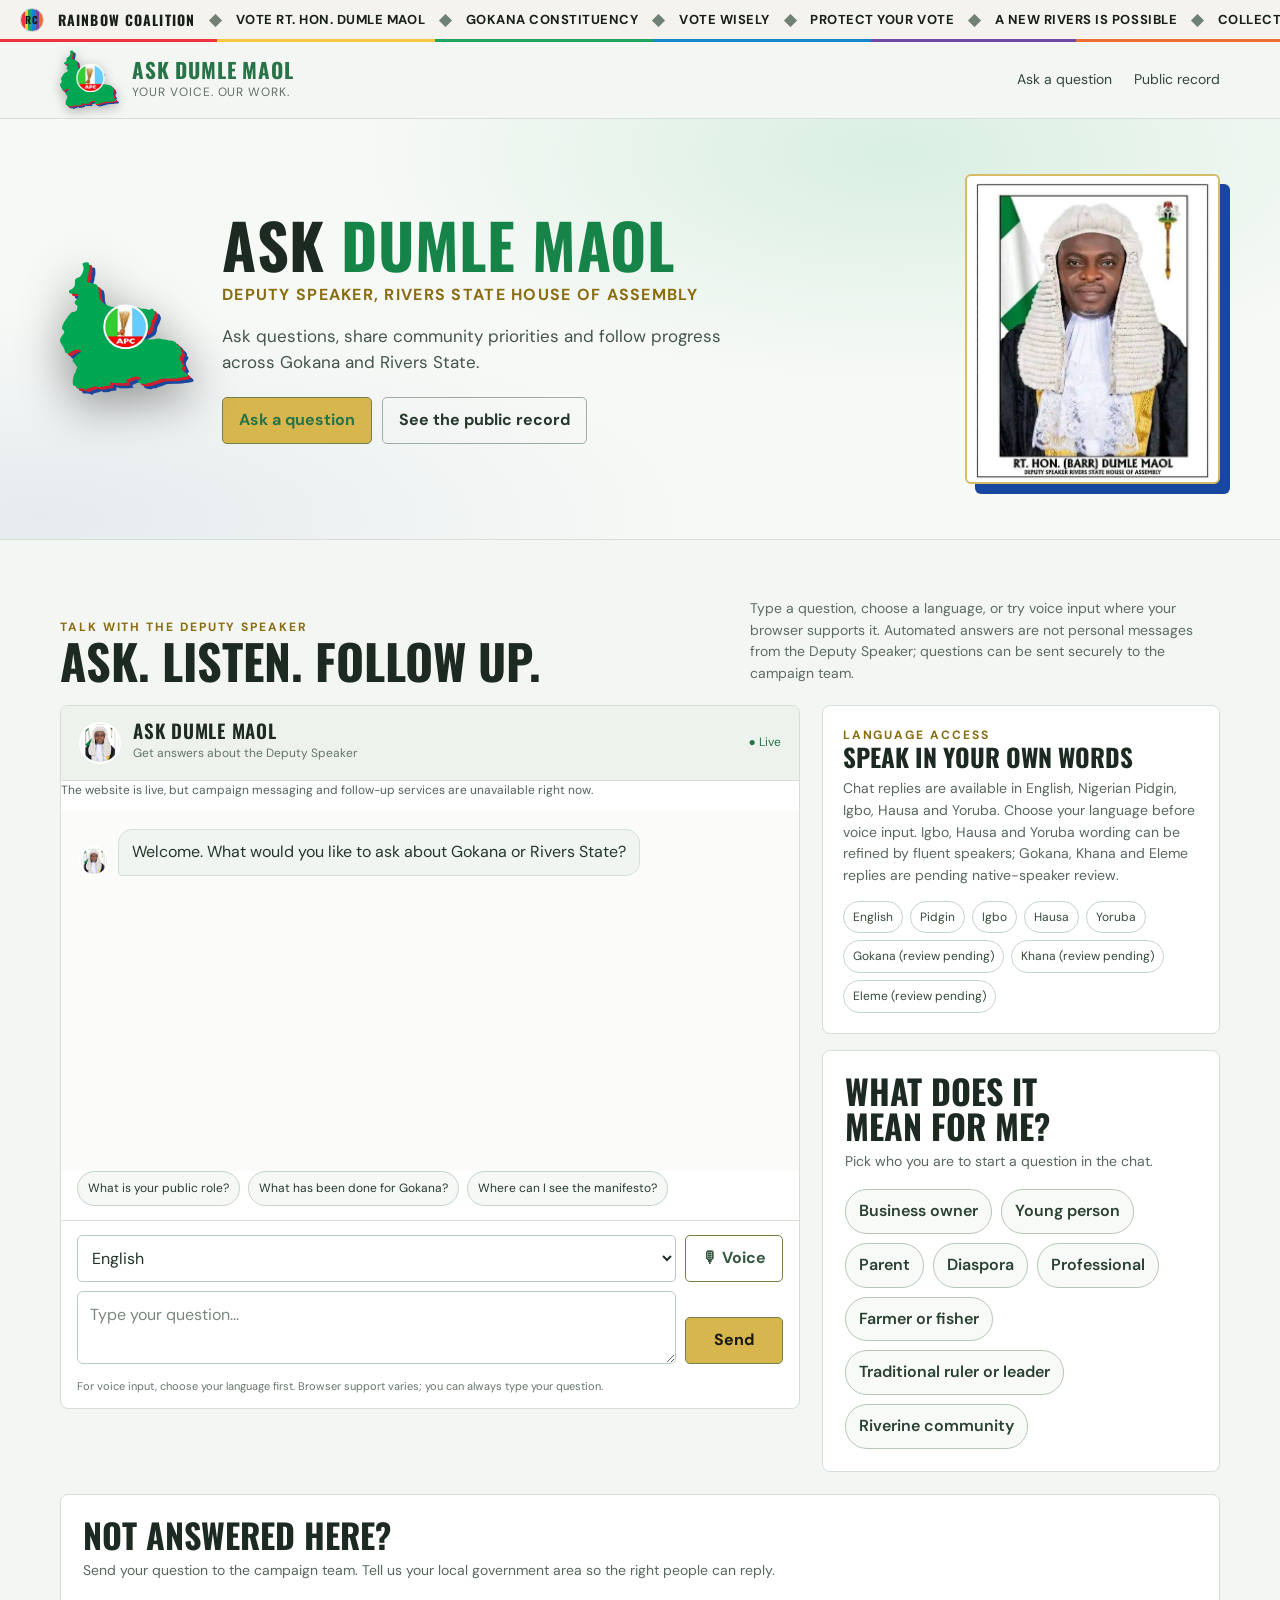
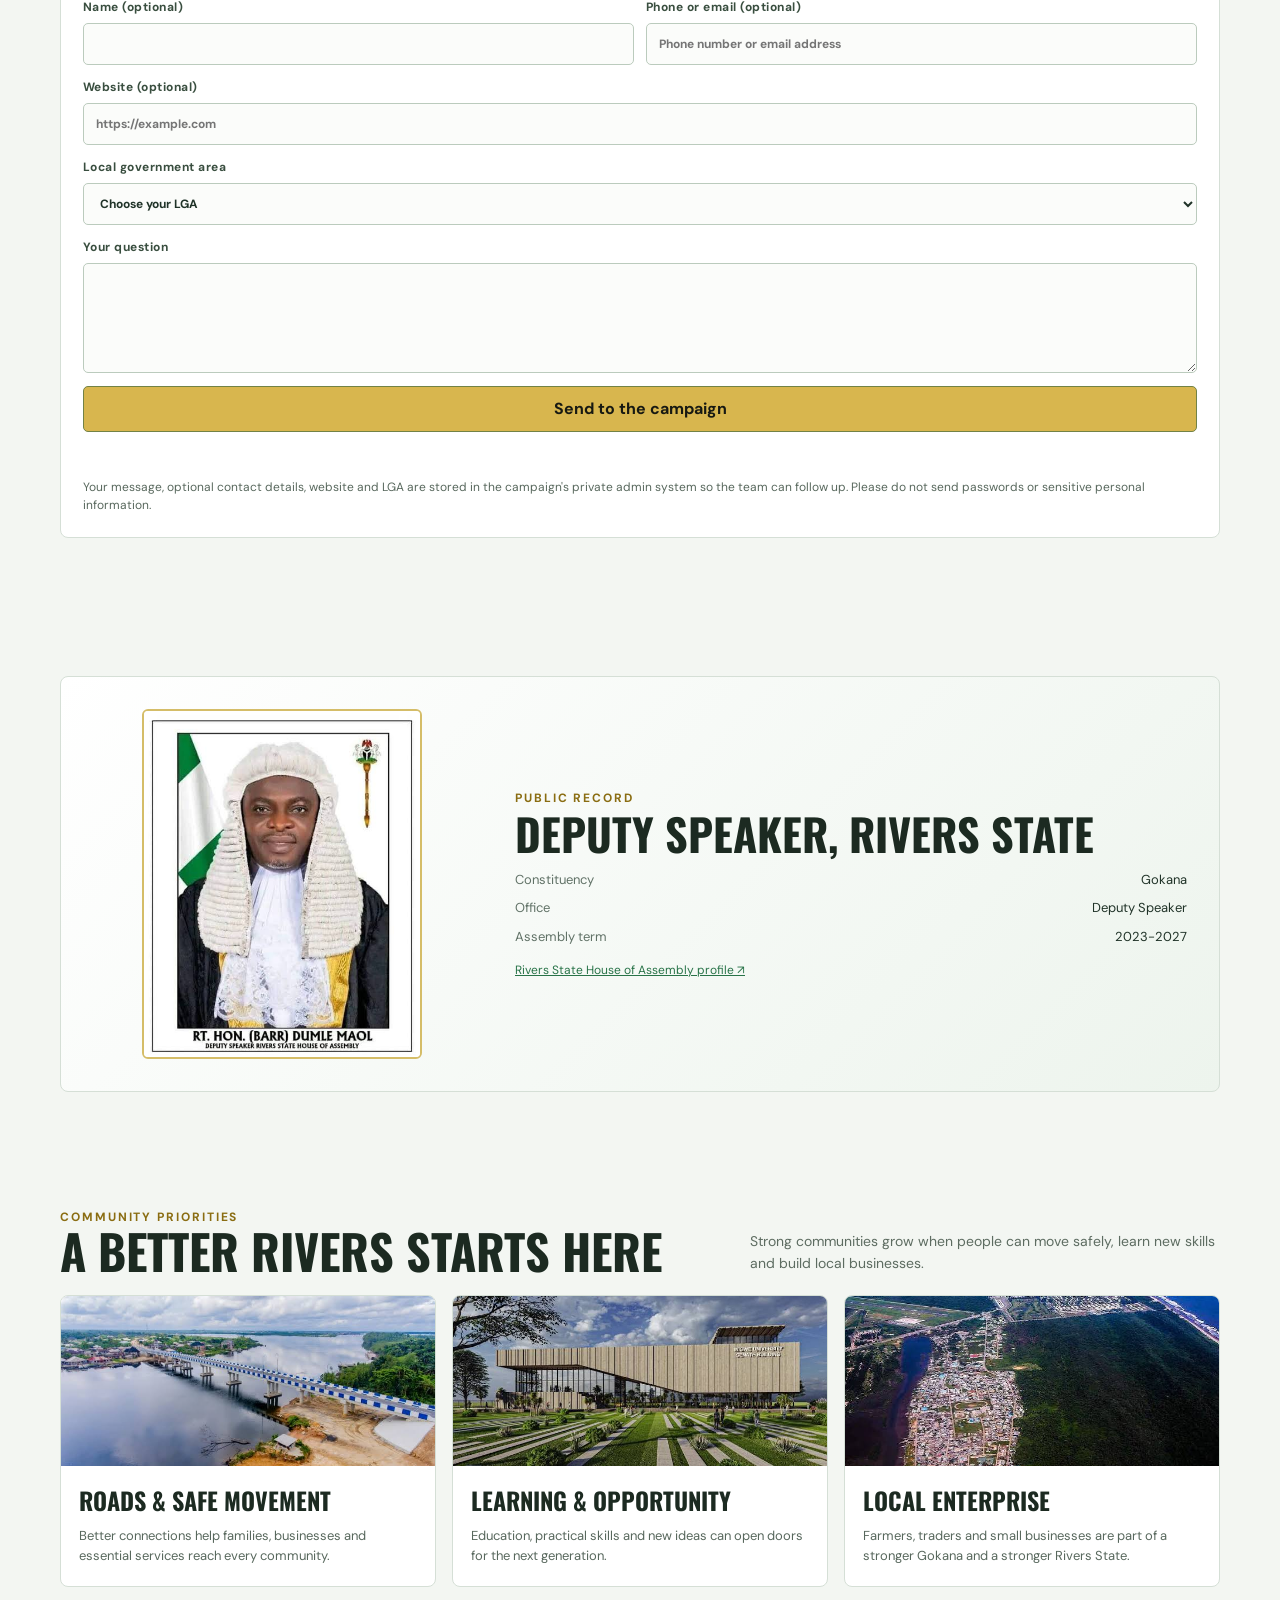
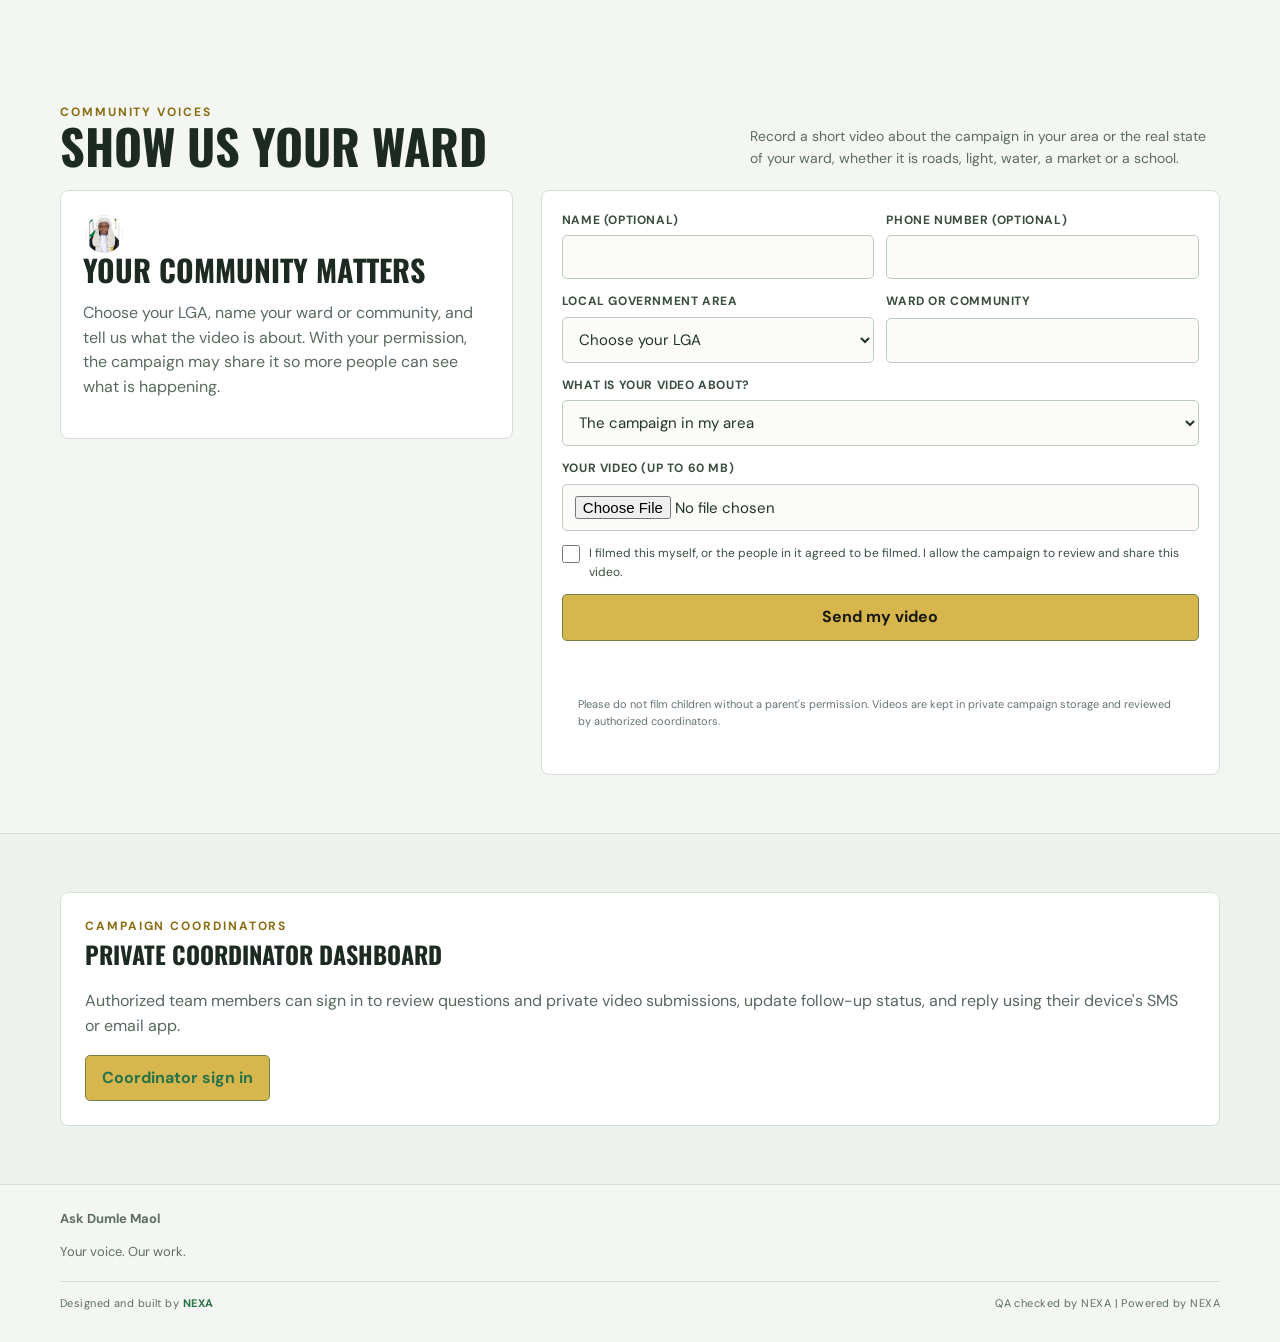
==== commit 2253248a: "Add multilingual campaign chat replies Co-authored-by: Copilot <223556219+Copilot@users.noreply.gith" ====
--- a/public/index.html
+++ b/public/index.html
@@ -6,6 +6,20 @@
   <meta name="theme-color" content="#ffffff">
   <meta name="description" content="Ask Dumle Maol, a multilingual constituent conversation and public-record experience for Gokana and Rivers State.">
   <title>Ask Dumle Maol | Your voice. Our work.</title>
+  <link rel="canonical" href="https://askdumle.netlify.app/">
+  <meta property="og:type" content="website">
+  <meta property="og:site_name" content="Ask Dumle Maol">
+  <meta property="og:title" content="Ask Dumle Maol | Your voice. Our work.">
+  <meta property="og:description" content="Ask questions, explore the public record, and connect with Rt. Hon. Dumle Maol, Deputy Speaker of the Rivers State House of Assembly.">
+  <meta property="og:url" content="https://askdumle.netlify.app/">
+  <meta property="og:image" content="https://askdumle.netlify.app/assets/dumle-maol.jfif">
+  <meta property="og:image:alt" content="Rt. Hon. Dumle Maol, Deputy Speaker of the Rivers State House of Assembly">
+  <meta property="og:image:type" content="image/jpeg">
+  <meta property="og:locale" content="en_NG">
+  <meta name="twitter:card" content="summary_large_image">
+  <meta name="twitter:title" content="Ask Dumle Maol | Your voice. Our work.">
+  <meta name="twitter:description" content="Ask questions, explore the public record, and connect with Rt. Hon. Dumle Maol, Deputy Speaker of the Rivers State House of Assembly.">
+  <meta name="twitter:image" content="https://askdumle.netlify.app/assets/dumle-maol.jfif">
   <link rel="icon" href="/assets/favicon.svg" type="image/svg+xml">
   <link rel="preconnect" href="https://fonts.googleapis.com">
   <link rel="preconnect" href="https://fonts.gstatic.com" crossorigin>
@@ -315,20 +329,20 @@
           <form class="compose" id="ask-form">
             <label class="sr" for="language">Choose a language</label>
             <select id="language" aria-label="Choose a response language">
-              <option value="English">English</option><option value="Pidgin">Nigerian Pidgin</option><option value="Gokana">Gokana</option><option value="Khana">Khana</option><option value="Eleme">Eleme</option><option value="Igbo">Igbo</option><option value="Hausa">Hausa</option>
+              <option value="English">English</option><option value="Pidgin">Nigerian Pidgin</option><option value="Igbo">Igbo</option><option value="Hausa">Hausa</option><option value="Yoruba">Yoruba</option><option value="Gokana">Gokana (review pending)</option><option value="Khana">Khana (review pending)</option><option value="Eleme">Eleme (review pending)</option>
             </select>
             <button class="button voice" id="voice" type="button" title="Use voice input">🎙 Voice</button>
             <label class="sr" for="question">Type your question</label>
             <textarea id="question" maxlength="600" placeholder="Type your question..." required></textarea>
             <button class="button" type="submit">Send</button>
           </form>
-          <div class="chat-foot">Voice recognition depends on browser and language support. You can always type your question.</div>
+          <div class="chat-foot">For voice input, choose your language first. Browser support varies; you can always type your question.</div>
         </section>
         <div class="side-stack">
           <article class="card">
             <div class="kicker">Language access</div><h3>Speak in your own words</h3>
-            <p>English, Nigerian Pidgin, Gokana, Khana, Eleme, Igbo and Hausa are planned. Native review is required before publishing translated political or public-service information.</p>
-            <div class="languages"><span>English</span><span>Pidgin</span><span>Gokana</span><span>Khana</span><span>Eleme</span><span>Igbo</span><span>Hausa</span></div>
+            <p>Chat replies are available in English, Nigerian Pidgin, Igbo, Hausa and Yoruba. Choose your language before voice input. Igbo, Hausa and Yoruba wording can be refined by fluent speakers; Gokana, Khana and Eleme replies are pending native-speaker review.</p>
+            <div class="languages"><span>English</span><span>Pidgin</span><span>Igbo</span><span>Hausa</span><span>Yoruba</span><span>Gokana (review pending)</span><span>Khana (review pending)</span><span>Eleme (review pending)</span></div>
           </article>
           <section class="personas" aria-labelledby="personas-title">
             <h3 id="personas-title">What does it mean for me?</h3>
@@ -439,6 +453,7 @@
       <div class="nexa-sign"><span>Designed and built by <b>NEXA</b></span><span>QA checked by NEXA | Powered by NEXA</span></div>
     </div>
   </footer>
+  <script src="chat-responses.js"></script>
   <script>
     (function(){
       var feed=document.getElementById("feed"),form=document.getElementById("ask-form"),question=document.getElementById("question"),language=document.getElementById("language");
@@ -478,19 +493,6 @@
         if(who==="bot")row.appendChild(avatar());
         var body=document.createElement("div");body.className="bubble";body.textContent=text;row.appendChild(body);feed.appendChild(row);feed.scrollTop=feed.scrollHeight;return body;
       }
-      function answer(q,lang){
-        var s=q.toLowerCase();
-        var concern=/worry|concern|problem|suffer|struggle|fear|hardship|help|urgent|pain|road|water|light|school|hospital/.test(s);
-        if(lang==="Pidgin"){
-          var warm=concern?"I hear wetin you dey talk, thank you for sharing am. ":"Thank you for your question. Your voice matter. ";
-          if(/who|role|speaker|assembly/.test(s))return warm+"Public records list Rt. Hon. Dumle Maol as Deputy Speaker of Rivers State House of Assembly for Gokana. Check the official Assembly profile for latest information.";
-          return warm+"This website assistant no be personal message from the Deputy Speaker. I no get verified project or manifesto details to confirm yet. Use the form below if you want the campaign team to follow up.";
-        }
-        var opening=concern?"I hear the concern in your question. Thank you for sharing it. ":"Thank you for reaching out. Your question matters. ";
-        if(/who|role|speaker|assembly/.test(s))return opening+"Public records list Rt. Hon. Dumle Maol as Deputy Speaker of the Rivers State House of Assembly for Gokana. See the official Assembly profile for the public record.";
-        if(/done|achievement|project|gokana|manifesto|agenda|record|bill|vote|legislat/.test(s))return opening+"This site does not yet have a verified manifesto or itemized project record to confirm. Please use the form below to ask the campaign team for a follow-up.";
-        return opening+"This is an automated site assistant, not a personal message from the Deputy Speaker. For a question that needs a direct follow-up, use the campaign form below.";
-      }
       function typeReply(target,text,done){
         var position=0;
         function step(){
@@ -512,8 +514,7 @@
         chatStatus.textContent="";
         var typing=bubble("","bot");typing.innerHTML='<span class="typing" aria-label="Typing"><i></i><i></i><i></i></span>';
         window.setTimeout(function(){
-          var lang=language.value,reply=answer(text,lang);
-          if(!["English","Pidgin"].includes(lang))reply="Language check: "+lang+" needs a fluent-speaker review before an accurate answer can be provided. "+reply;
+          var lang=DumleChatResponses.detectLanguage(text,language.value),reply=DumleChatResponses.answer(text,lang);
           typeReply(typing,reply,function(){
             isTyping=false;
             postApi("/api/chat.php",{session:sessionId,question:text,answer:reply,sources:"Automated site response",channel:"text"}).catch(function(){
@@ -587,12 +588,12 @@
       document.getElementById("voice").addEventListener("click",function(){
         var SpeechRecognition=window.SpeechRecognition||window.webkitSpeechRecognition;
         if(!SpeechRecognition){window.alert("Voice input is not supported in this browser. You can type your question instead.");return}
-        var lang=language.value,codes={English:"en-NG",Pidgin:"en-NG",Igbo:"ig-NG",Hausa:"ha-NG"};
-        if(!codes[lang]){window.alert("Voice recognition for "+lang+" is not configured in this browser. Please type your question.");return}
+        var lang=language.value,codes={English:"en-NG",Pidgin:"en-NG",Igbo:"ig-NG",Hausa:"ha-NG",Yoruba:"yo-NG"};
+        if(!codes[lang]){chatStatus.textContent=lang+" voice replies are pending fluent-speaker review. Choose English, Pidgin, Igbo, Hausa or Yoruba for now.";return}
         var recognition=new SpeechRecognition();recognition.lang=codes[lang];recognition.interimResults=false;
-        recognition.onresult=function(event){question.value=event.results[0][0].transcript;question.focus()};
-        recognition.onerror=function(){window.alert("Voice input stopped. Please try again or type your question.")};
-        try{recognition.start()}catch(error){window.alert("Could not start voice input. Please type your question instead.")}
+        recognition.onresult=function(event){question.value=event.results[0][0].transcript;question.focus();chatStatus.textContent="Voice input ready. Review your question, then press Send."};
+        recognition.onerror=function(event){chatStatus.textContent=event&&event.error==="language-not-supported"?"This browser does not support voice input in "+lang+". Please type your question; replies can still use "+lang+".":"Voice input stopped. Please try again or type your question."};
+        try{recognition.start()}catch(error){chatStatus.textContent="Could not start voice input. Please type your question instead."}
       });
     })();
   </script>
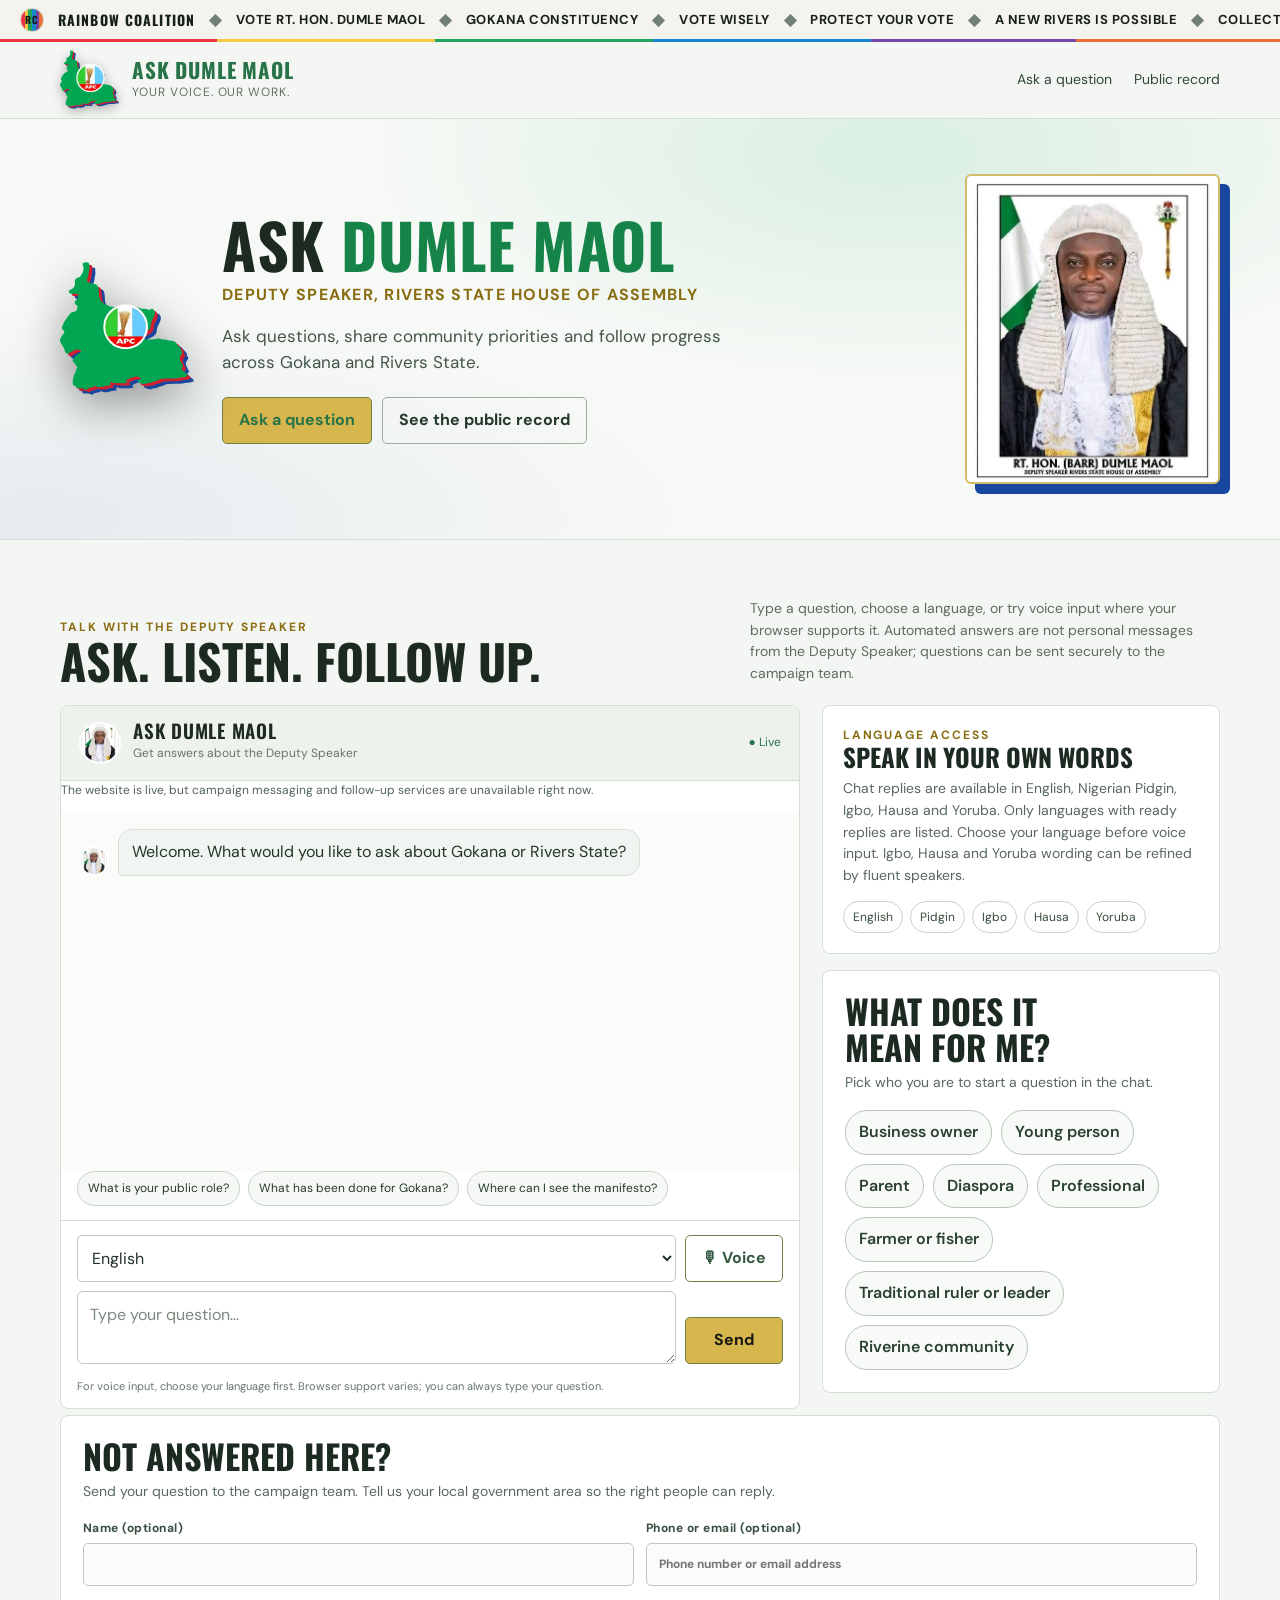
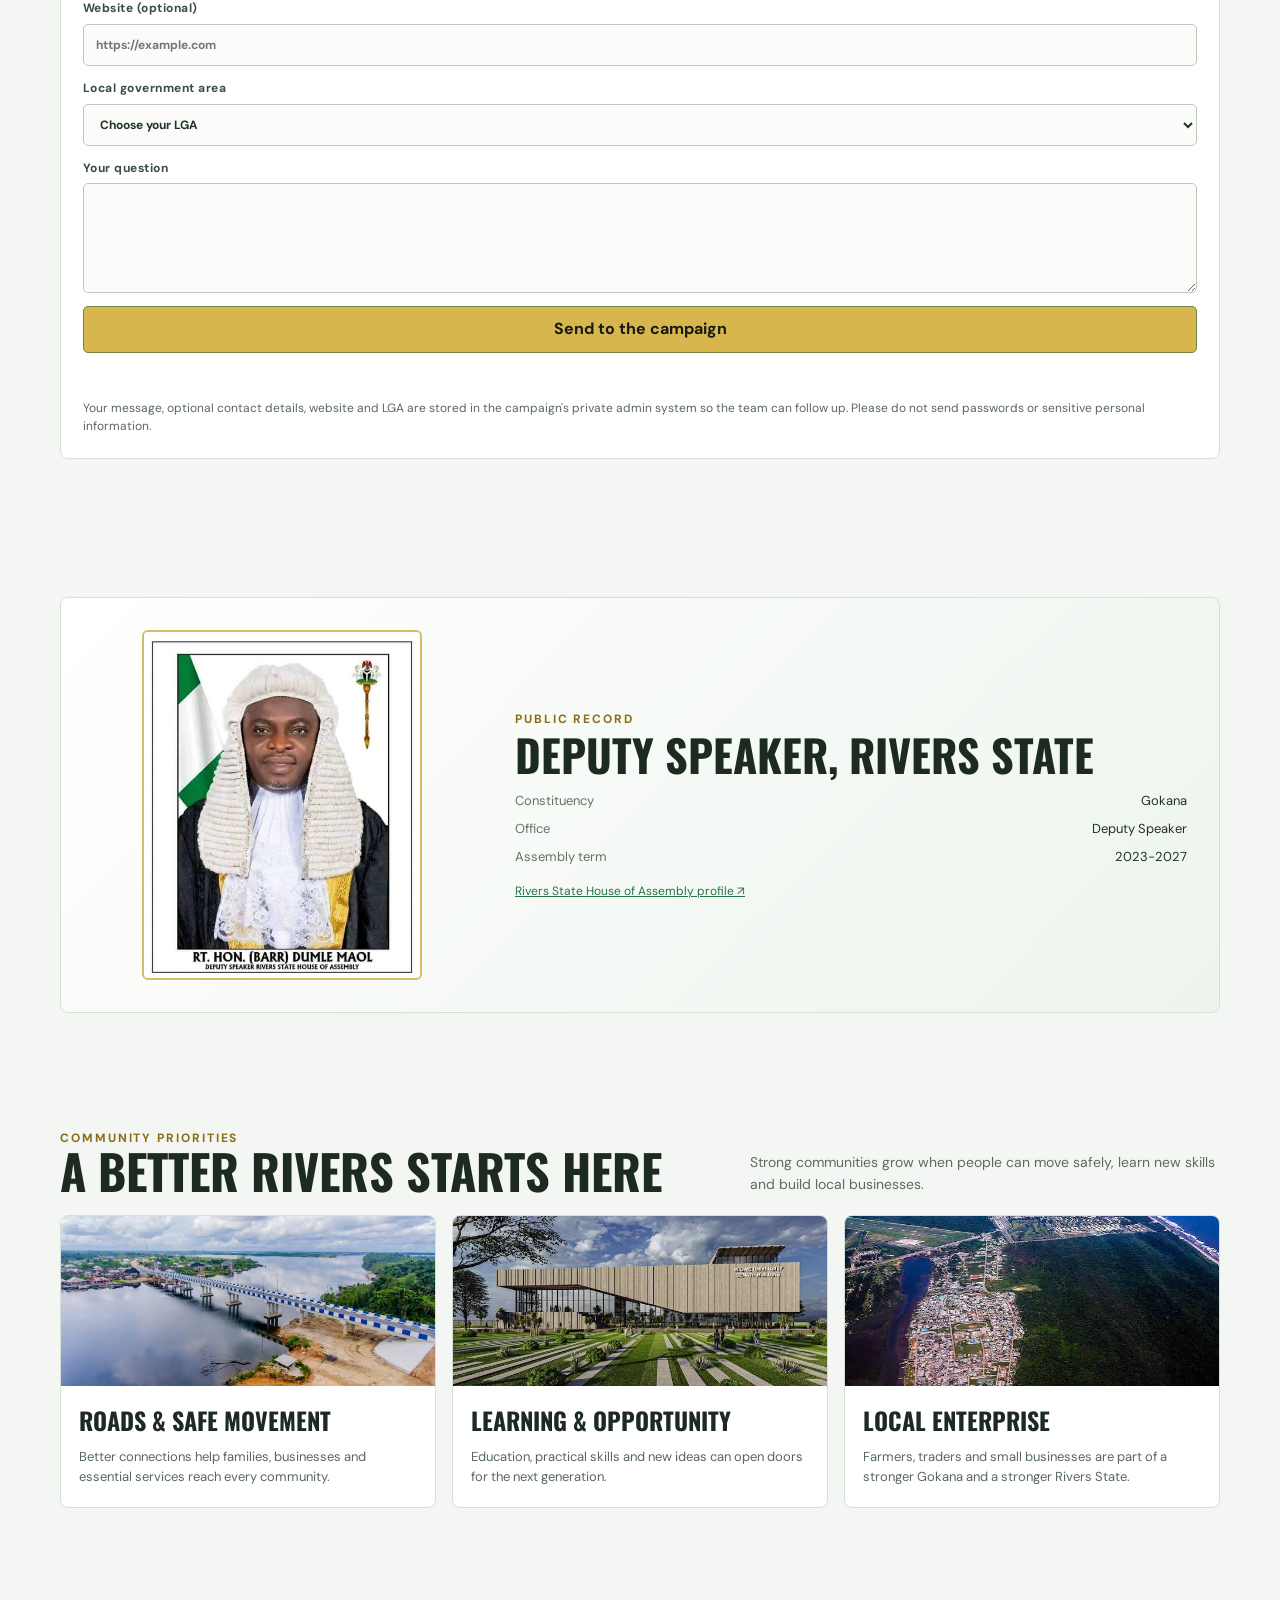
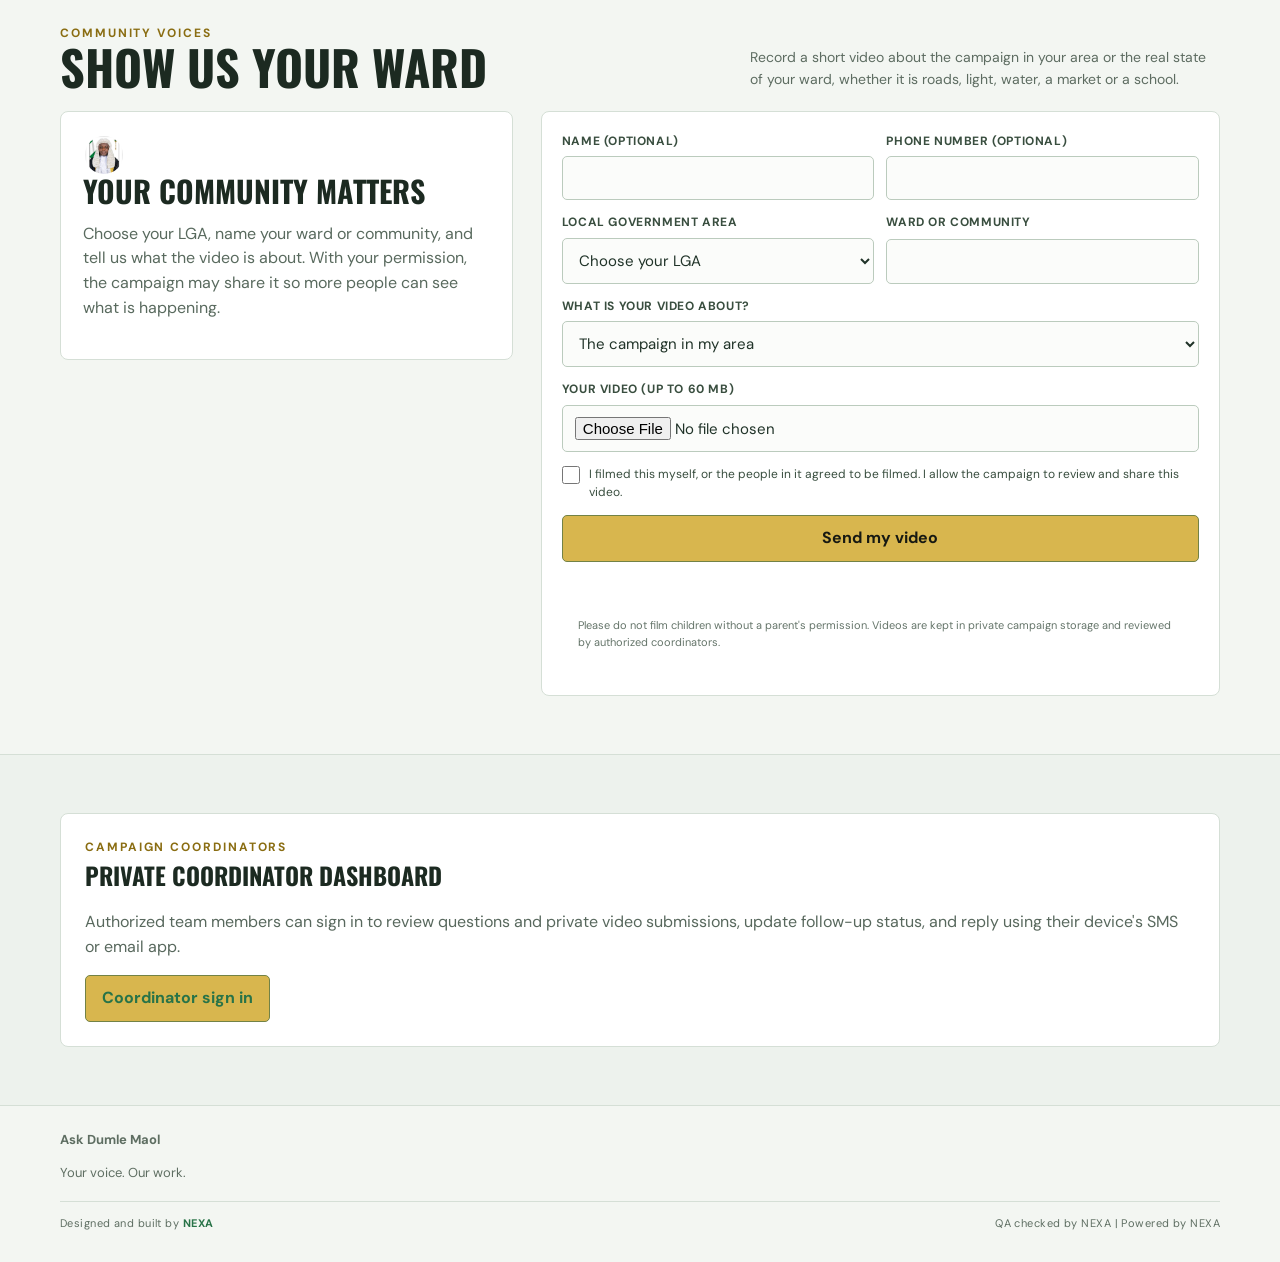
==== commit 9c5fbd78: "Remove unready chat languages" ====
--- a/public/index.html
+++ b/public/index.html
@@ -329,7 +329,7 @@
           <form class="compose" id="ask-form">
             <label class="sr" for="language">Choose a language</label>
             <select id="language" aria-label="Choose a response language">
-              <option value="English">English</option><option value="Pidgin">Nigerian Pidgin</option><option value="Igbo">Igbo</option><option value="Hausa">Hausa</option><option value="Yoruba">Yoruba</option><option value="Gokana">Gokana (review pending)</option><option value="Khana">Khana (review pending)</option><option value="Eleme">Eleme (review pending)</option>
+              <option value="English">English</option><option value="Pidgin">Nigerian Pidgin</option><option value="Igbo">Igbo</option><option value="Hausa">Hausa</option><option value="Yoruba">Yoruba</option>
             </select>
             <button class="button voice" id="voice" type="button" title="Use voice input">🎙 Voice</button>
             <label class="sr" for="question">Type your question</label>
@@ -341,8 +341,8 @@
         <div class="side-stack">
           <article class="card">
             <div class="kicker">Language access</div><h3>Speak in your own words</h3>
-            <p>Chat replies are available in English, Nigerian Pidgin, Igbo, Hausa and Yoruba. Choose your language before voice input. Igbo, Hausa and Yoruba wording can be refined by fluent speakers; Gokana, Khana and Eleme replies are pending native-speaker review.</p>
-            <div class="languages"><span>English</span><span>Pidgin</span><span>Igbo</span><span>Hausa</span><span>Yoruba</span><span>Gokana (review pending)</span><span>Khana (review pending)</span><span>Eleme (review pending)</span></div>
+            <p>Chat replies are available in English, Nigerian Pidgin, Igbo, Hausa and Yoruba. Only languages with ready replies are listed. Choose your language before voice input. Igbo, Hausa and Yoruba wording can be refined by fluent speakers.</p>
+            <div class="languages"><span>English</span><span>Pidgin</span><span>Igbo</span><span>Hausa</span><span>Yoruba</span></div>
           </article>
           <section class="personas" aria-labelledby="personas-title">
             <h3 id="personas-title">What does it mean for me?</h3>
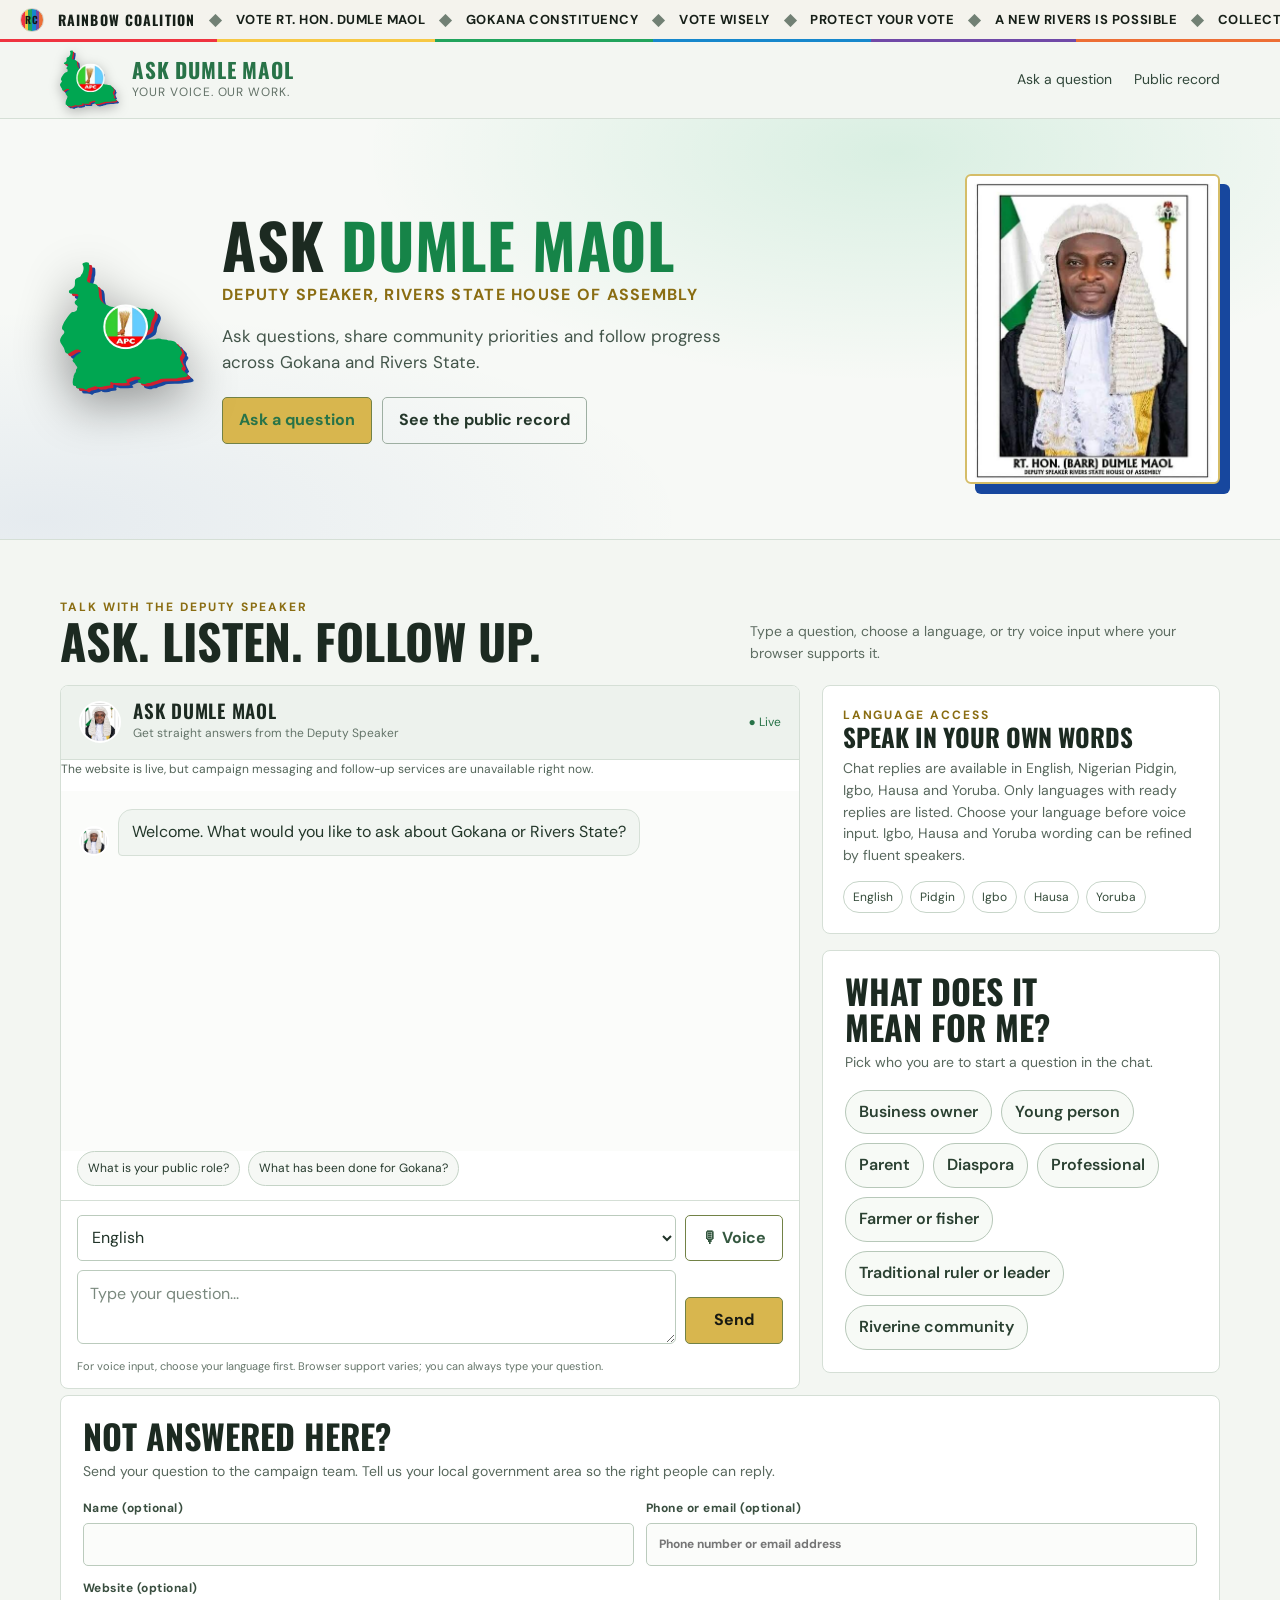
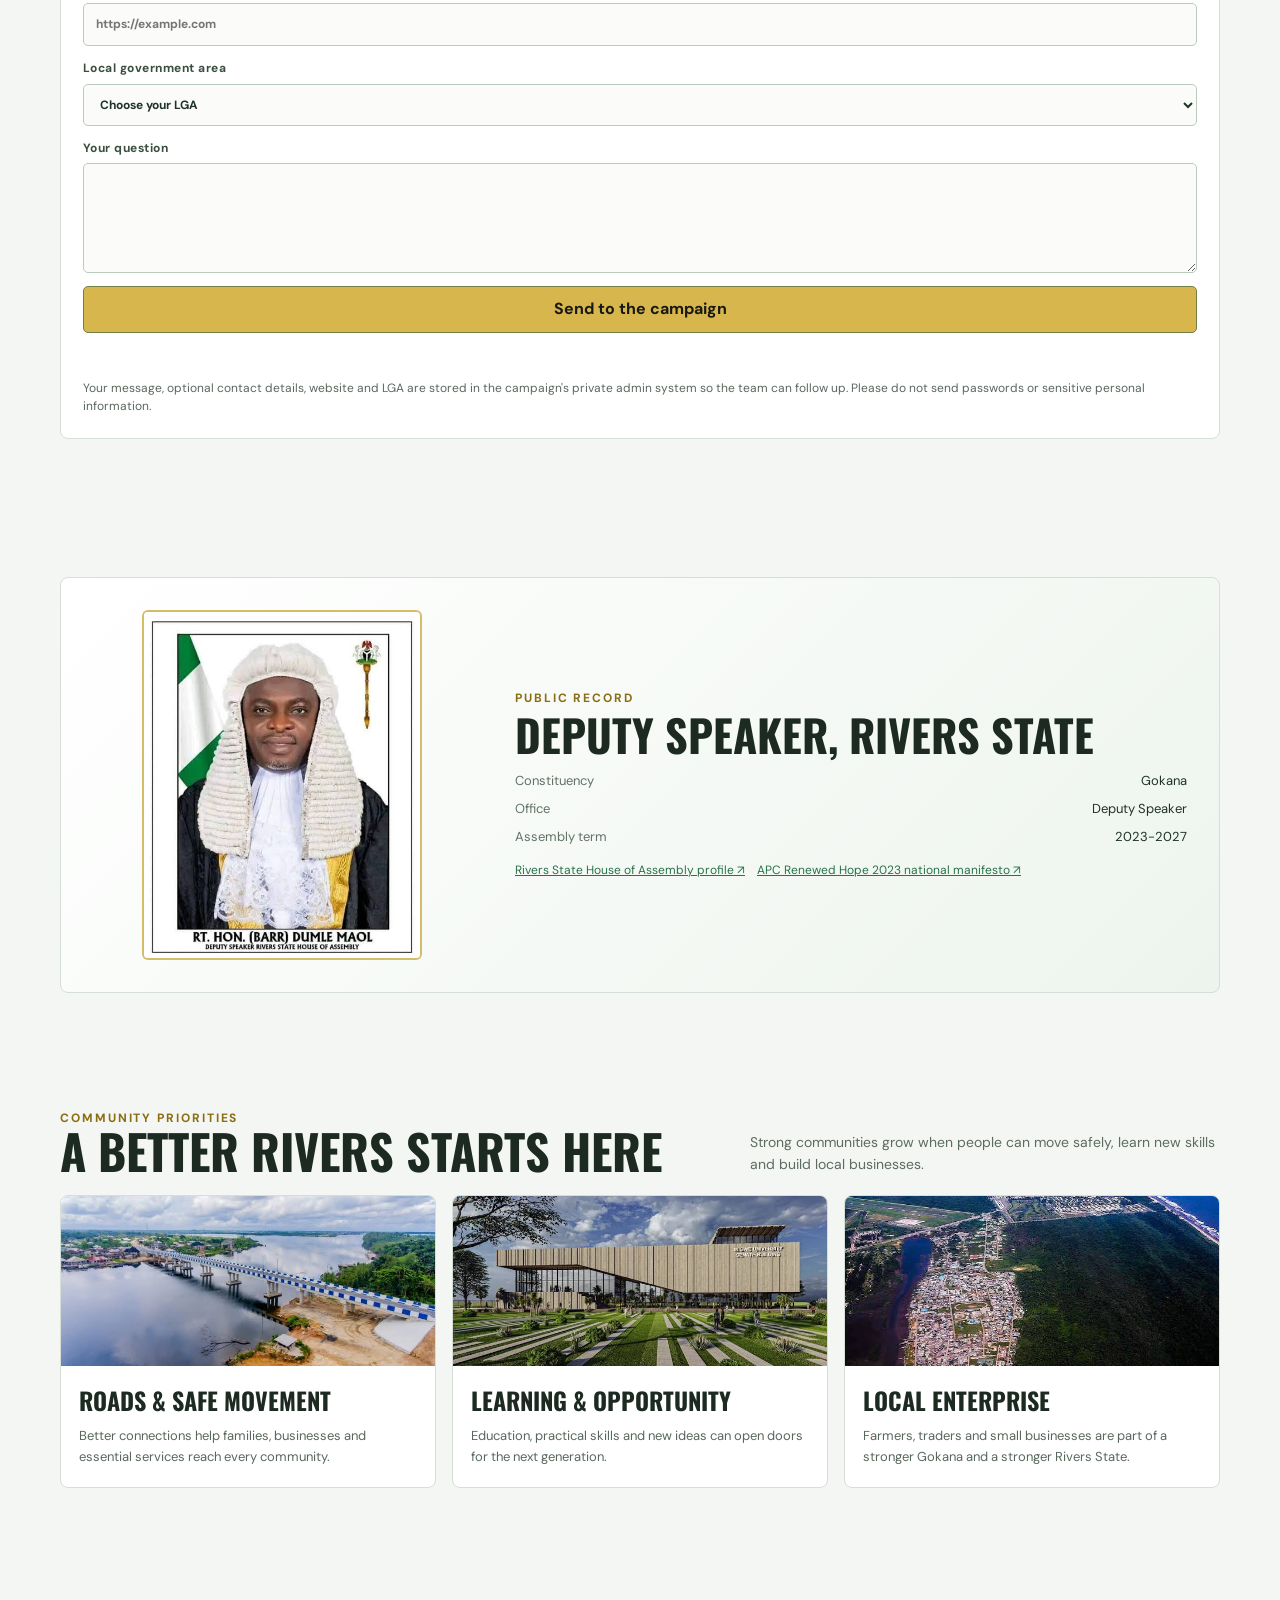
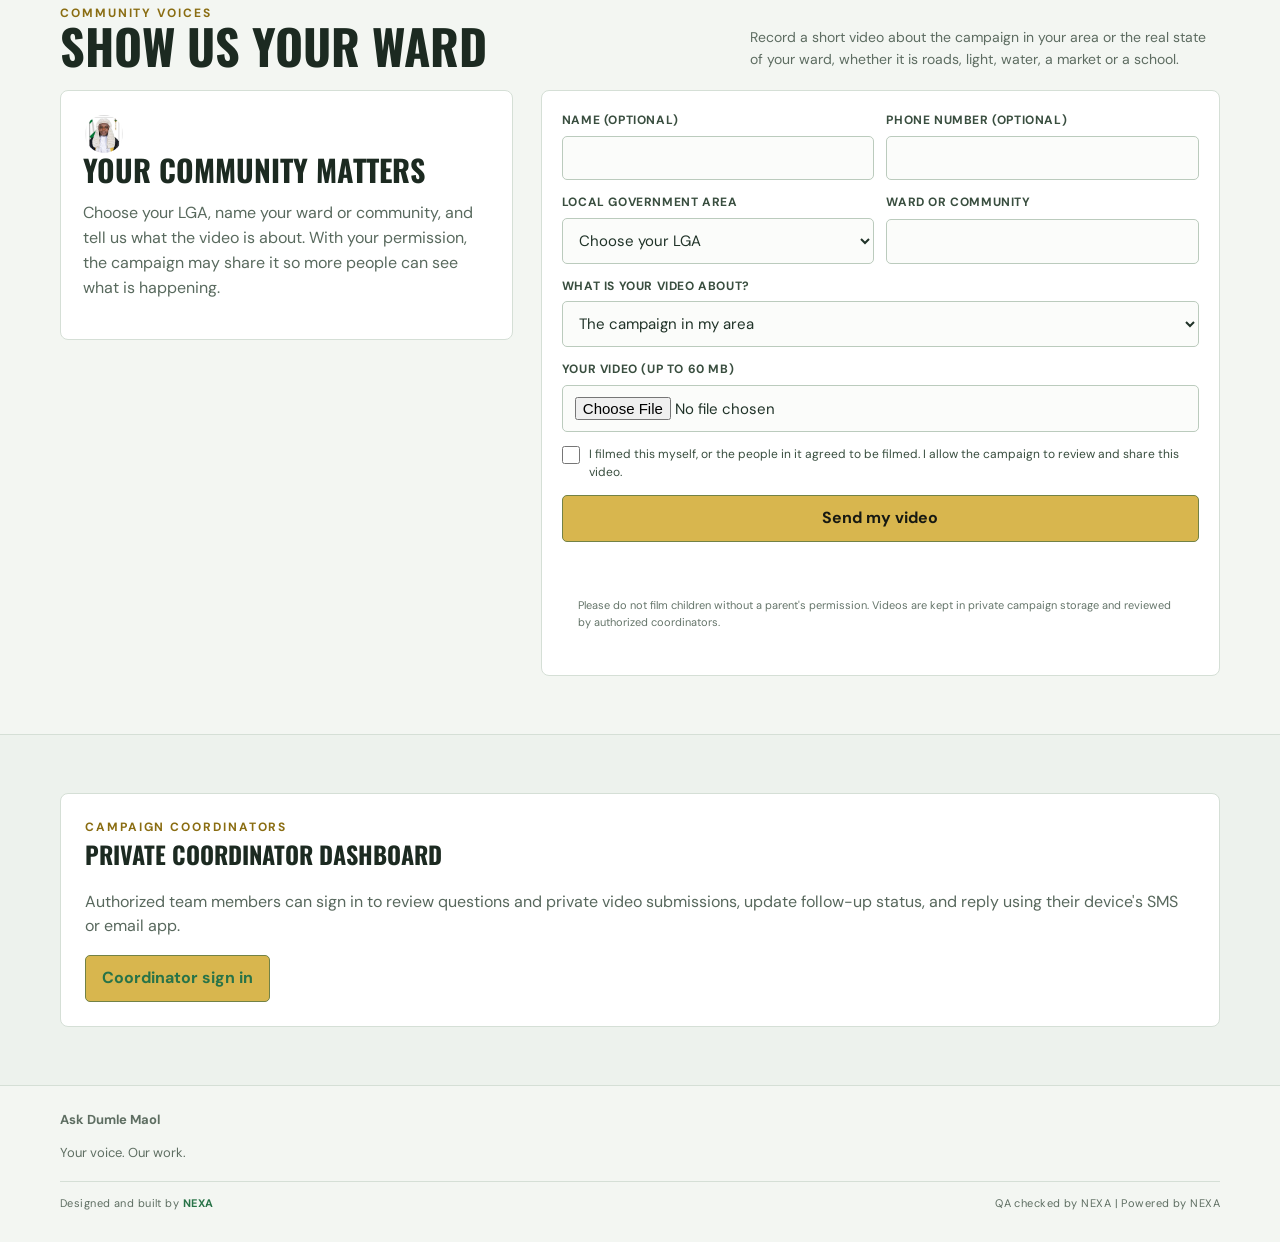
==== commit 13342fda: "Update chat copy and references Remove the default manifesto suggestion and the note below the chat " ====
--- a/public/index.html
+++ b/public/index.html
@@ -313,10 +313,10 @@
       </div>
     </section>
     <section class="section wrap" id="chat">
-      <div class="section-head"><div><div class="kicker">Talk with the Deputy Speaker</div><h2>Ask. Listen. Follow up.</h2></div><p>Type a question, choose a language, or try voice input where your browser supports it. Automated answers are not personal messages from the Deputy Speaker; questions can be sent securely to the campaign team.</p></div>
+      <div class="section-head"><div><div class="kicker">Talk with the Deputy Speaker</div><h2>Ask. Listen. Follow up.</h2></div><p>Type a question, choose a language, or try voice input where your browser supports it.</p></div>
       <div class="conversation">
         <section class="chat" aria-label="Ask Dumle Maol chat">
-          <div class="chat-head"><span class="avatar"><img src="assets/dumle-maol.jfif" alt=""></span><span><b>Ask Dumle Maol</b><small>Get answers about the Deputy Speaker</small></span><span class="online" id="service-status" aria-label="Website is live">● Live</span></div>
+          <div class="chat-head"><span class="avatar"><img src="assets/dumle-maol.jfif" alt=""></span><span><b>Ask Dumle Maol</b><small>Get straight answers from the Deputy Speaker</small></span><span class="online" id="service-status" aria-label="Website is live">● Live</span></div>
           <p class="service-note" id="chat-status" role="status" aria-live="polite"></p>
           <div class="feed" id="feed" aria-live="polite" aria-label="Conversation">
             <div class="message bot"><span class="avatar"><img src="assets/dumle-maol.jfif" alt=""></span><div class="bubble">Welcome. What would you like to ask about Gokana or Rivers State?</div></div>
@@ -324,7 +324,7 @@
           <div class="quick" aria-label="Suggested questions">
             <button type="button" data-question="What is your current public role?">What is your public role?</button>
             <button type="button" data-question="What has been done for Gokana?">What has been done for Gokana?</button>
-            <button type="button" data-question="Where can I see the manifesto?">Where can I see the manifesto?</button>
+            
           </div>
           <form class="compose" id="ask-form">
             <label class="sr" for="language">Choose a language</label>
@@ -388,7 +388,7 @@
         <div class="record-copy">
           <div class="kicker">Public record</div><h2 id="record-title">Deputy Speaker, Rivers State</h2>
           <dl><dt>Constituency</dt><dd>Gokana</dd><dt>Office</dt><dd>Deputy Speaker</dd><dt>Assembly term</dt><dd>2023-2027</dd></dl>
-          <div class="record-links"><a href="https://hoa.rv.gov.ng/deputy-speaker.html" target="_blank" rel="noopener">Rivers State House of Assembly profile ↗</a></div>
+          <div class="record-links"><a href="https://hoa.rv.gov.ng/deputy-speaker.html" target="_blank" rel="noopener">Rivers State House of Assembly profile ↗</a><a href="https://apc.com.ng/img/apc_renewed_hope.pdf" target="_blank" rel="noopener">APC Renewed Hope 2023 national manifesto ↗</a></div>
         </div>
       </article>
     </section>
